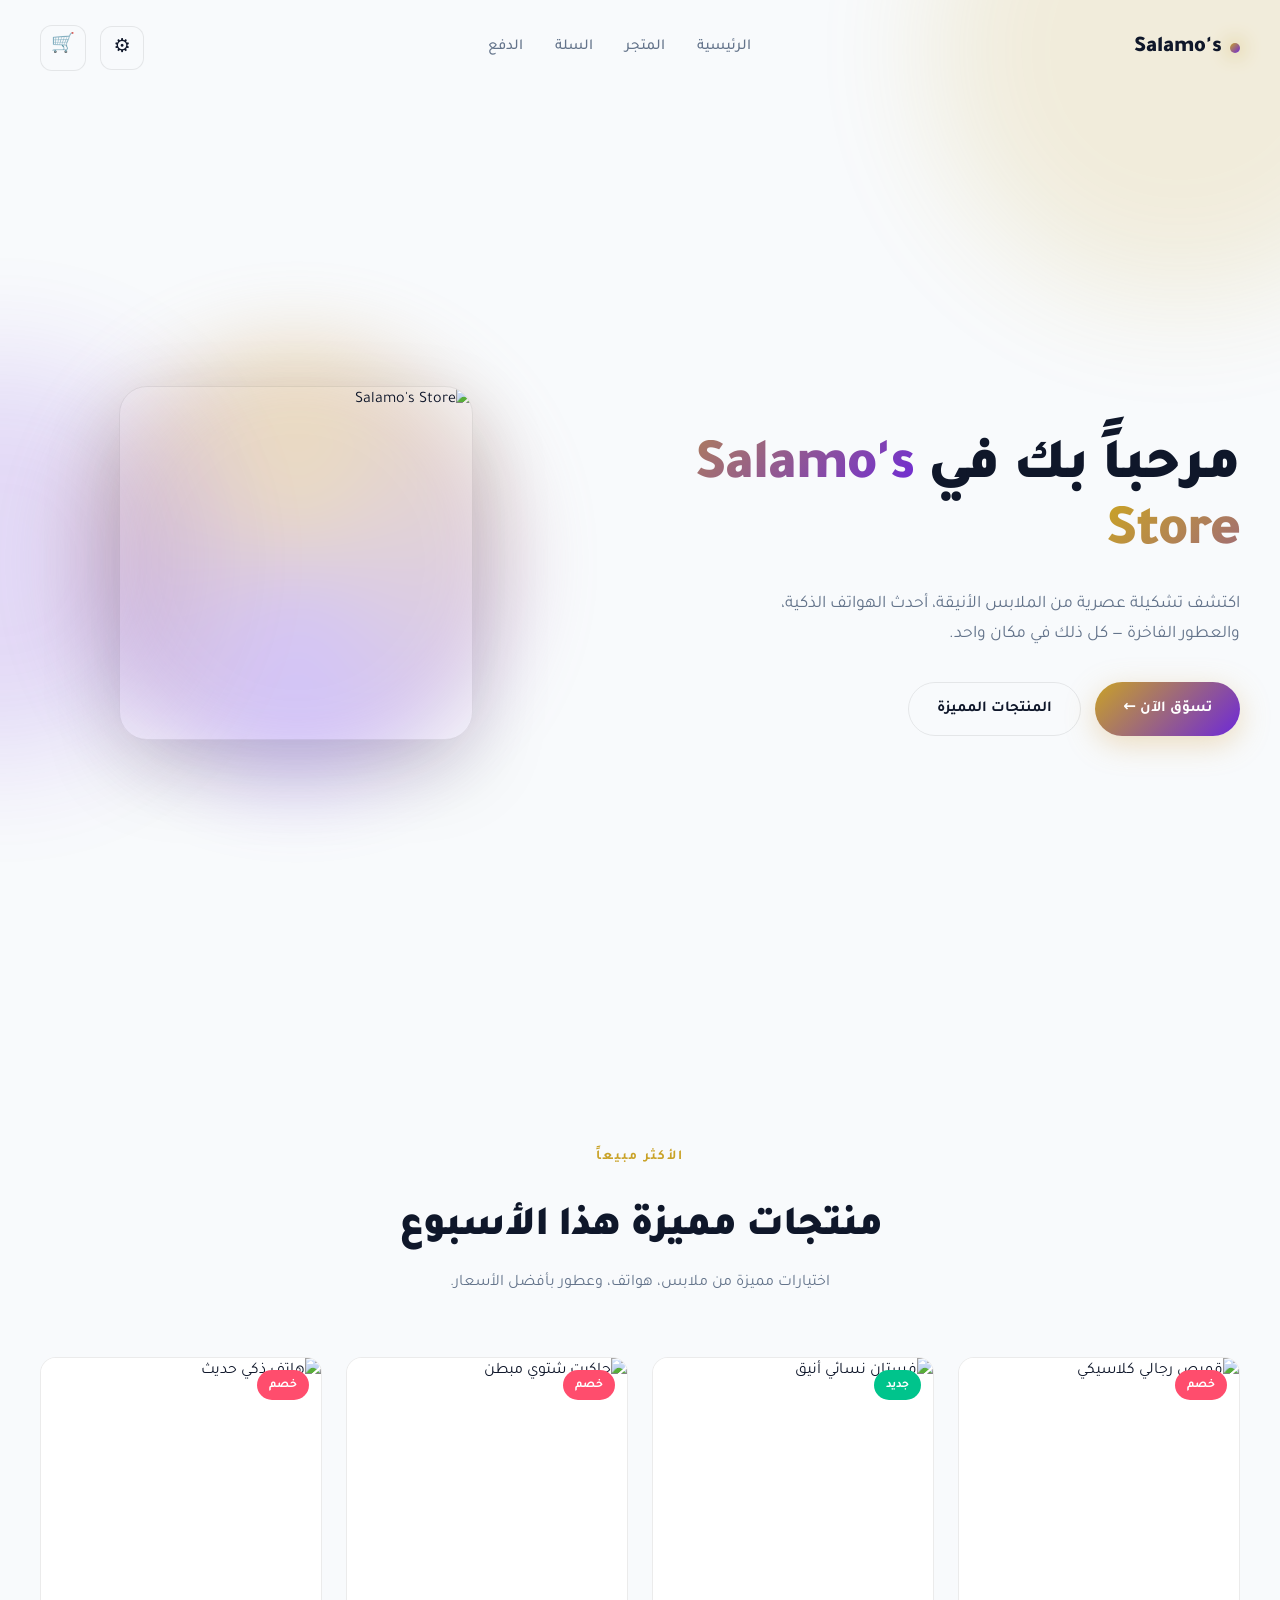
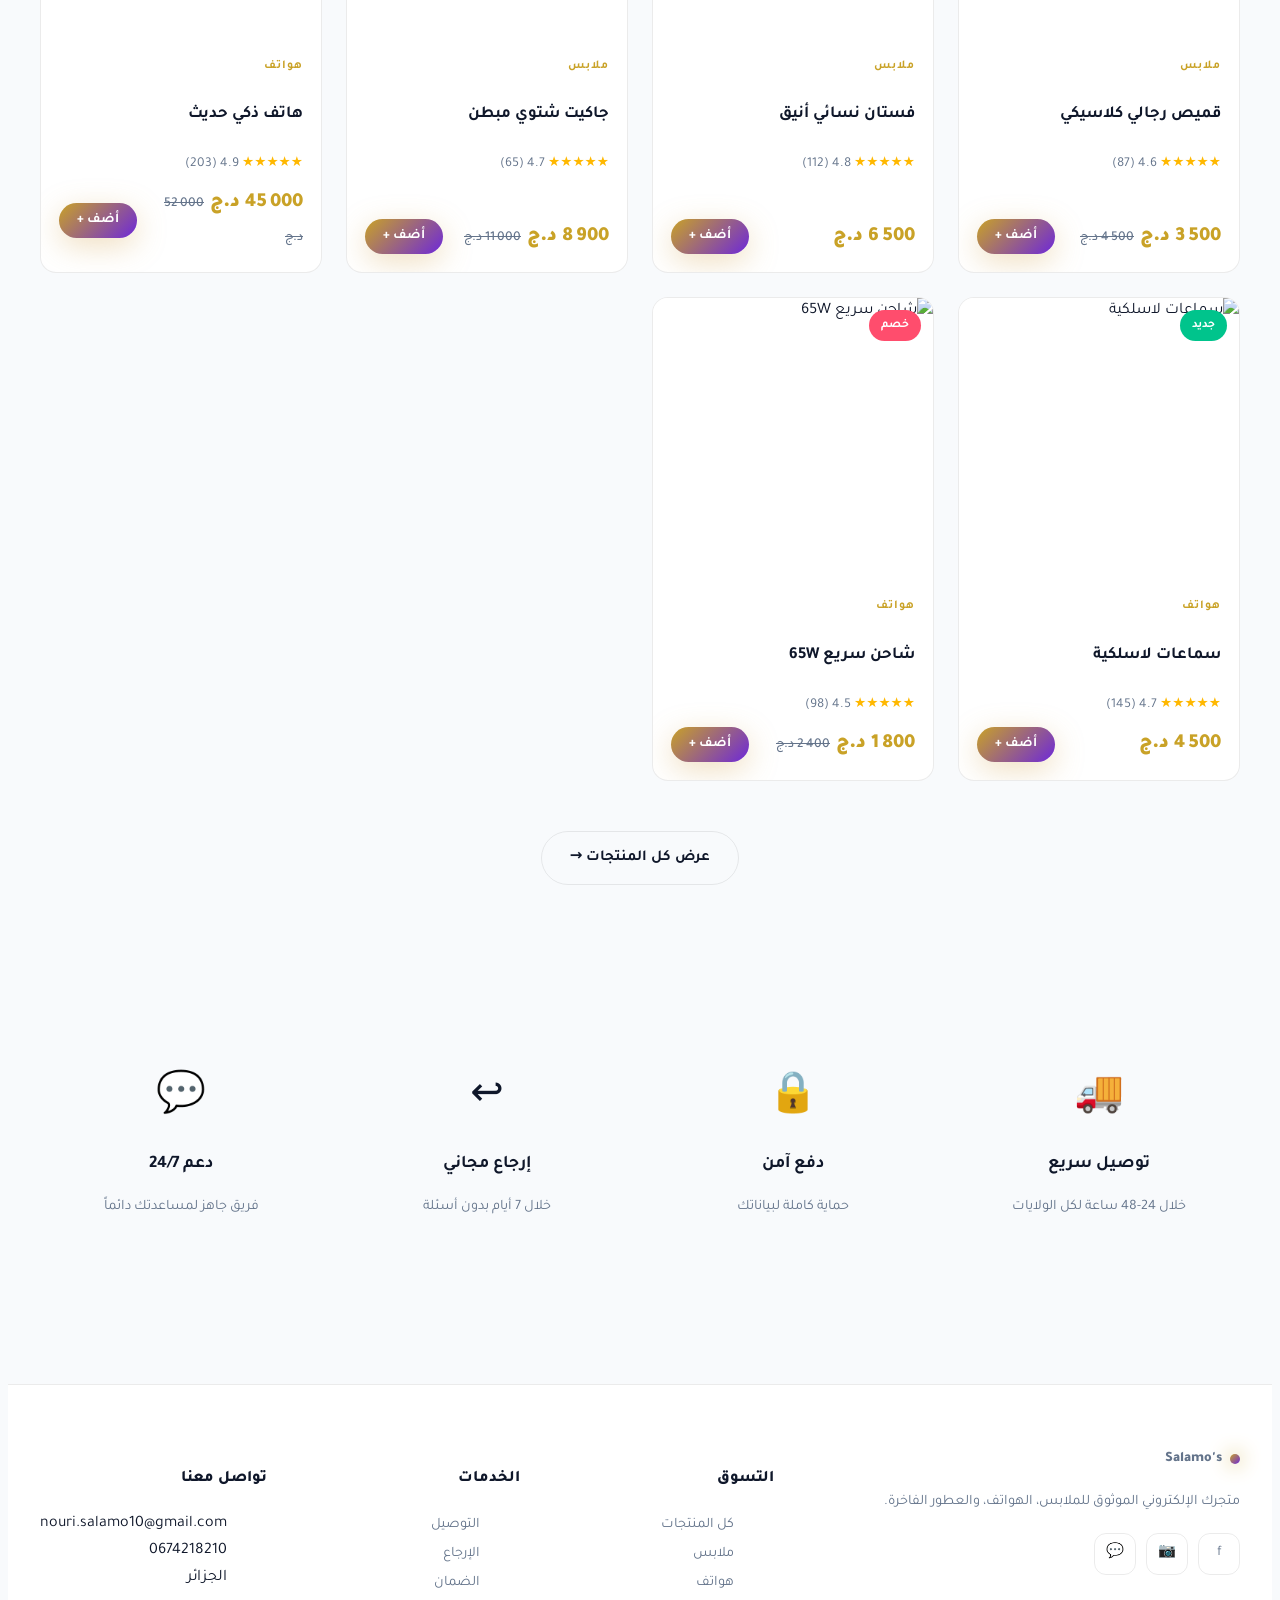
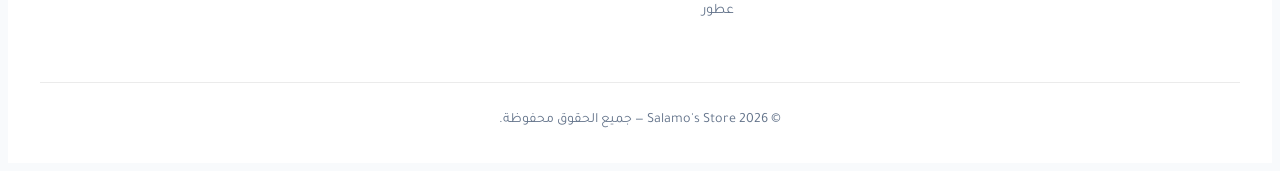
==== index.html @ 6e7c8bef "تصحيح" ====
<!DOCTYPE html>
<html lang="ar" dir="rtl">
<head>
<meta charset="UTF-8">
<meta name="viewport" content="width=device-width, initial-scale=1.0">
<title>Salamo's Store — ملابس، هواتف، وعطور</title>
<meta name="description" content="متجر Salamo's — تشكيلة عصرية من الملابس، الهواتف، والعطور الفاخرة بأسعار مناسبة.">
<link rel="preconnect" href="https://fonts.googleapis.com">
<link rel="preconnect" href="https://fonts.gstatic.com" crossorigin>
<link href="https://fonts.googleapis.com/css2?family=Tajawal:wght@400;700;900&display=swap" rel="stylesheet">
<link rel="stylesheet" href="style.css">
</head>
<body>

<div id="progress"></div>
<div class="glow glow-1"></div>
<div class="glow glow-2"></div>

<header id="header">
  <div class="container">
    <nav>
      <a href="index.html" class="logo"><span class="logo-dot"></span> Salamo's</a>
      <ul class="nav-links" id="navLinks">
        <li><a href="index.html">الرئيسية</a></li>
        <li><a href="shop.html">المتجر</a></li>
        <li><a href="cart.html">السلة</a></li>
        <li><a href="checkout.html">الدفع</a></li>
      </ul>
      <div class="nav-actions">
        <button class="settings-btn" id="settingsBtn" aria-label="الإعدادات">⚙️</button>
        <a href="cart.html" class="cart-btn" aria-label="السلة">
          🛒 <span class="cart-count">0</span>
        </a>
        <button class="burger" id="burger" aria-label="القائمة">
          <span></span><span></span><span></span>
        </button>
      </div>
    </nav>
  </div>
</header>

<section class="hero">
  <div class="container">
    <div class="hero-grid">
      <div>

        <h1>مرحباً بك في <span class="grad">Salamo's Store</span></h1>
        <p>اكتشف تشكيلة عصرية من الملابس الأنيقة، أحدث الهواتف الذكية، والعطور الفاخرة — كل ذلك في مكان واحد.</p>
        <div class="hero-btns">
          <a href="shop.html" class="btn btn-primary">تسوّق الآن ←</a>
          <a href="#featured" class="btn btn-ghost">المنتجات المميزة</a>
        </div>
      </div>
      <div class="hero-visual">
        <div class="orb"></div>
        <img src="https://picsum.photos/seed/salamo-hero/800/800" alt="Salamo's Store">
      </div>
    </div>
  </div>
</section>

<section id="featured">
  <div class="container">
    <div class="sec-head reveal">
      <div class="kicker">الأكثر مبيعاً</div>
      <h2>منتجات مميزة هذا الأسبوع</h2>
      <p>اختيارات مميزة من ملابس، هواتف، وعطور بأفضل الأسعار.</p>
    </div>
    <div class="products-grid" id="featuredGrid"></div>
    <div style="text-align:center;margin-top:50px">
      <a href="shop.html" class="btn btn-ghost">عرض كل المنتجات →</a>
    </div>
  </div>
</section>

<section style="padding:60px 0">
  <div class="container">
    <div class="products-grid" style="grid-template-columns:repeat(auto-fit,minmax(220px,1fr))">
      <div class="reveal" style="text-align:center;padding:30px">
        <div style="font-size:2.5rem;margin-bottom:14px">🚚</div>
        <h3 style="margin-bottom:8px;font-size:1.1rem">توصيل سريع</h3>
        <p style="color:var(--txt-dim);font-size:.9rem">خلال 24-48 ساعة لكل الولايات</p>
      </div>
      <div class="reveal" style="text-align:center;padding:30px">
        <div style="font-size:2.5rem;margin-bottom:14px">🔒</div>
        <h3 style="margin-bottom:8px;font-size:1.1rem">دفع آمن</h3>
        <p style="color:var(--txt-dim);font-size:.9rem">حماية كاملة لبياناتك</p>
      </div>
      <div class="reveal" style="text-align:center;padding:30px">
        <div style="font-size:2.5rem;margin-bottom:14px">↩️</div>
        <h3 style="margin-bottom:8px;font-size:1.1rem">إرجاع مجاني</h3>
        <p style="color:var(--txt-dim);font-size:.9rem">خلال 7 أيام بدون أسئلة</p>
      </div>
      <div class="reveal" style="text-align:center;padding:30px">
        <div style="font-size:2.5rem;margin-bottom:14px">💬</div>
        <h3 style="margin-bottom:8px;font-size:1.1rem">دعم 24/7</h3>
        <p style="color:var(--txt-dim);font-size:.9rem">فريق جاهز لمساعدتك دائماً</p>
      </div>
    </div>
  </div>
</section>

<footer>
  <div class="container">
    <div class="foot-grid">
      <div class="foot-col">
        <a href="index.html" class="logo" style="margin-bottom:14px"><span class="logo-dot"></span> Salamo's</a>
        <p>متجرك الإلكتروني الموثوق للملابس، الهواتف، والعطور الفاخرة.</p>
        <div class="socials">
          <a href="#" aria-label="فيسبوك">f</a>
          <a href="#" aria-label="إنستغرام">📷</a>
          <a href="#" aria-label="واتساب">💬</a>
        </div>
      </div>
      <div class="foot-col">
        <h4>التسوق</h4>
        <ul>
          <li><a href="shop.html">كل المنتجات</a></li>
          <li><a href="shop.html?cat=ملابس">ملابس</a></li>
          <li><a href="shop.html?cat=هواتف">هواتف</a></li>
          <li><a href="shop.html?cat=عطور">عطور</a></li>
        </ul>
      </div>
      <div class="foot-col">
        <h4>الخدمات</h4>
        <ul>
          <li><a href="#">التوصيل</a></li>
          <li><a href="#">الإرجاع</a></li>
          <li><a href="#">الضمان</a></li>
        </ul>
      </div>
      <div class="foot-col">
        <h4>تواصل معنا</h4>
        <ul>
          <li>nouri.salamo10@gmail.com</li>
          <li>0674218210</li>
          <li>الجزائر</li>
        </ul>
      </div>
    </div>
    <div class="copyright">© 2026 Salamo's Store — جميع الحقوق محفوظة.</div>
  </div>
</footer>

<script src="products.js"></script>
<script src="main.js"></script>
<script>
  document.addEventListener('DOMContentLoaded', () => {
    const grid = document.getElementById('featuredGrid');
    if (grid){
      grid.innerHTML = PRODUCTS.slice(0, 6).map(productCardHTML).join('');
      grid.querySelectorAll('.reveal').forEach(el => el.classList.add('in'));
    }
  });
</script>
</body>
</html>
---- style.css ----
:root{
    --bg:#0a0a0f; --bg-2:#12121c; --card:#16161f;
      --border:rgba(255,255,255,.08);
        --txt:#e7e7ee; --txt-dim:#9494a8;
          --accent:#C9A227; --accent-2:#6D28D9;
            --grad:linear-gradient(135deg,#C9A227,#6D28D9);
              --danger:#ff4d6d; --success:#00c48c;
                --r:16px; --ease:cubic-bezier(.16,1,.3,1);
                }
}
*{margin:0;padding:0;box-sizing:border-box}
html{scroll-behavior:smooth}
body{
  font-family:'Tajawal',system-ui,sans-serif;
  background:var(--bg); color:var(--txt);
  line-height:1.7; overflow-x:hidden;
}
a{color:inherit;text-decoration:none}
img{max-width:100%;display:block}
button,input,select,textarea{font-family:inherit}
::selection{background:var(--accent);color:#fff}

.glow{position:fixed;border-radius:50%;filter:blur(60px);opacity:.15;z-index:0;pointer-events:none}
.glow-1{width:500px;height:500px;background:var(--accent);top:-200px;right:-150px}
.glow-2{width:400px;height:400px;background:var(--accent-2);top:40%;left:-200px;opacity:.1}

.container{max-width:1200px;margin:0 auto;padding:0 24px;position:relative;z-index:2}

header{
  position:fixed;top:0;left:0;right:0;z-index:100;
  padding:18px 0;transition:all .4s var(--ease);
}
header.scrolled{
  padding:12px 0;background:rgba(10,10,15,.85);
  backdrop-filter:blur(20px);border-bottom:1px solid var(--border);
}
nav{display:flex;align-items:center;justify-content:space-between;gap:20px}
.logo{font-size:1.4rem;font-weight:900;display:flex;align-items:center;gap:8px}
.logo-dot{
  width:10px;height:10px;border-radius:50%;background:var(--grad);
  box-shadow:0 0 20px var(--accent);
}

.nav-links{display:flex;gap:32px;list-style:none;align-items:center}
.nav-links a{font-weight:500;font-size:.95rem;color:var(--txt-dim);position:relative;transition:color .3s}
.nav-links a:hover,.nav-links a.active{color:var(--txt)}
.nav-links a::after{
  content:'';position:absolute;bottom:-6px;right:0;width:0;height:2px;
  background:var(--grad);transition:width .3s var(--ease);
}
.nav-links a:hover::after,.nav-links a.active::after{width:100%}

.nav-actions{display:flex;align-items:center;gap:14px}
.cart-btn{
  position:relative;width:44px;height:44px;border-radius:12px;
  border:1px solid var(--border);background:rgba(255,255,255,.03);
  display:flex;align-items:center;justify-content:center;
  cursor:pointer;font-size:1.2rem;transition:all .3s var(--ease);color:var(--txt);
}
.cart-btn:hover{background:rgba(212,162,78,.15);border-color:var(--accent)}
.cart-count{
  position:absolute;top:-6px;left:-6px;min-width:20px;height:20px;
  padding:0 5px;border-radius:10px;background:var(--danger);
  color:#fff;font-size:.7rem;font-weight:700;
  display:flex;align-items:center;justify-content:center;
  transform:scale(0);transition:transform .3s var(--ease);
}
.cart-count.show{transform:scale(1)}

.burger{display:none;flex-direction:column;gap:6px;background:none;border:none;cursor:pointer;padding:8px}
.burger span{width:26px;height:2px;background:var(--txt);border-radius:2px;transition:all .3s var(--ease)}
.burger.active span:nth-child(1){transform:translateY(8px) rotate(45deg)}
.burger.active span:nth-child(2){opacity:0}
.burger.active span:nth-child(3){transform:translateY(-8px) rotate(-45deg)}

@media(max-width:900px){
  .burger{display:flex}
  .nav-links{
    position:fixed;top:0;right:-100%;width:75%;max-width:340px;height:100vh;
    flex-direction:column;justify-content:center;gap:32px;
    background:var(--bg-2);border-left:1px solid var(--border);
    transition:right .4s var(--ease);
  }
  .nav-links.open{right:0}
  .nav-links a{font-size:1.2rem}
}

.btn{
  display:inline-flex;align-items:center;justify-content:center;gap:8px;
  padding:13px 28px;border-radius:100px;font-weight:700;font-size:.95rem;
  cursor:pointer;border:none;transition:all .3s var(--ease);white-space:nowrap;
}
.btn-primary{background:var(--grad);color:#fff;box-shadow:0 8px 30px rgba(212,162,78,.35)}
.btn-primary:hover{transform:translateY(-3px);box-shadow:0 14px 40px rgba(139,92,246,.55)}
.btn-ghost{background:transparent;color:var(--txt);border:1px solid var(--border)}
.btn-ghost:hover{background:rgba(255,255,255,.05);border-color:rgba(255,255,255,.2)}
.btn-danger{background:rgba(255,77,109,.12);color:var(--danger);border:1px solid rgba(255,77,109,.3)}
.btn-danger:hover{background:rgba(255,77,109,.2)}
.btn-sm{padding:9px 18px;font-size:.85rem}
.btn-block{width:100%}
.btn:disabled{opacity:.4;cursor:not-allowed}

section{padding:90px 0;position:relative;z-index:2}
.sec-head{text-align:center;max-width:640px;margin:0 auto 60px}
.kicker{
  color:var(--accent);font-weight:700;font-size:.85rem;
  letter-spacing:2px;text-transform:uppercase;margin-bottom:12px;
}
.sec-head h2{font-size:clamp(1.7rem,3.5vw,2.6rem);font-weight:900;letter-spacing:-1px;margin-bottom:14px;line-height:1.2}
.sec-head p{color:var(--txt-dim)}

.hero{min-height:92vh;display:flex;align-items:center;padding:140px 0 80px}
.hero-grid{display:grid;grid-template-columns:1.1fr .9fr;gap:60px;align-items:center}
@media(max-width:900px){.hero-grid{grid-template-columns:1fr;gap:40px}}

.badge{
  display:inline-flex;align-items:center;gap:8px;padding:8px 18px;border-radius:100px;
  background:rgba(212,162,78,.12);border:1px solid rgba(212,162,78,.3);
  color:#e5b870;font-size:.85rem;font-weight:600;margin-bottom:22px;
}
.badge::before{content:'';width:6px;height:6px;border-radius:50%;background:var(--accent);box-shadow:0 0 10px var(--accent)}
.hero h1{font-size:clamp(2rem,5vw,3.6rem);font-weight:900;line-height:1.15;letter-spacing:-1px;margin-bottom:22px}
.hero h1 .grad{background:var(--grad);-webkit-background-clip:text;background-clip:text;-webkit-text-fill-color:transparent}
.hero p{font-size:1.1rem;color:var(--txt-dim);max-width:500px;margin-bottom:32px}
.hero-btns{display:flex;gap:14px;flex-wrap:wrap}

.hero-visual{position:relative;aspect-ratio:1;max-width:440px;margin-inline:auto;width:100%}
.orb{
  position:absolute;inset:0;border-radius:50%;
  background:conic-gradient(from 0deg,#d4a24e,#8b5cf6,#d4a24e);
  filter:blur(40px);opacity:.35;
}
.hero-visual img{
  position:absolute;inset:10%;width:80%;height:80%;object-fit:cover;
  border-radius:28px;border:1px solid var(--border);
  box-shadow:0 30px 80px rgba(0,0,0,.6);
}

.products-grid{
  display:grid;grid-template-columns:repeat(auto-fill,minmax(250px,1fr));gap:24px;
}

.product-card{
  background:var(--card);border:1px solid var(--border);border-radius:var(--r);
  overflow:hidden;transition:all .4s var(--ease);position:relative;
  display:flex;flex-direction:column;
}
.product-card:hover{transform:translateY(-6px);border-color:rgba(212,162,78,.4);box-shadow:0 20px 50px rgba(0,0,0,.4)}

.product-thumb{
  aspect-ratio:1;overflow:hidden;position:relative;background:var(--bg-2);
}
.product-thumb img{width:100%;height:100%;object-fit:cover;transition:transform .5s var(--ease)}
.product-card:hover .product-thumb img{transform:scale(1.08)}

.product-badge{
  position:absolute;top:12px;right:12px;padding:5px 12px;border-radius:100px;
  font-size:.75rem;font-weight:700;background:var(--danger);color:#fff;
}
.product-badge.new{background:var(--success)}

.product-info{padding:18px;display:flex;flex-direction:column;gap:10px;flex:1}
.product-cat{font-size:.75rem;color:var(--accent);font-weight:700;letter-spacing:1px;text-transform:uppercase}
.product-title{font-size:1.05rem;font-weight:700;line-height:1.4}
.product-title a:hover{color:var(--accent)}
.product-rating{font-size:.85rem;color:var(--txt-dim)}
.product-rating .stars{color:#ffb800}

.product-bottom{margin-top:auto;display:flex;align-items:center;justify-content:space-between;gap:10px}
.product-price{font-size:1.25rem;font-weight:900;color:var(--accent)}
.product-price .old{font-size:.85rem;color:var(--txt-dim);text-decoration:line-through;margin-inline-start:6px;font-weight:500}

.shop-toolbar{
  display:flex;gap:16px;flex-wrap:wrap;justify-content:space-between;
  align-items:center;margin-bottom:40px;
  background:var(--card);border:1px solid var(--border);
  padding:18px 22px;border-radius:var(--r);
}
.filter-tabs{display:flex;gap:8px;flex-wrap:wrap}
.filter-tab{
  padding:8px 18px;border-radius:100px;background:transparent;
  border:1px solid var(--border);color:var(--txt-dim);
  font-size:.88rem;font-weight:600;cursor:pointer;transition:all .3s var(--ease);
}
.filter-tab:hover{color:var(--txt);border-color:rgba(255,255,255,.2)}
.filter-tab.active{background:var(--grad);color:#fff;border-color:transparent}

.search-box{position:relative;flex:1;min-width:200px;max-width:320px}
.search-box input{
  width:100%;padding:11px 42px 11px 16px;border-radius:100px;
  background:var(--bg-2);border:1px solid var(--border);
  color:var(--txt);font-size:.9rem;transition:all .3s;
}
.search-box input:focus{outline:none;border-color:var(--accent);box-shadow:0 0 0 4px rgba(212,162,78,.15)}
.search-box::before{content:'🔍';position:absolute;right:16px;top:50%;transform:translateY(-50%);font-size:.9rem;pointer-events:none}

.sort-select{
  padding:11px 16px;border-radius:100px;background:var(--bg-2);
  border:1px solid var(--border);color:var(--txt);font-size:.9rem;cursor:pointer;
}
.sort-select:focus{outline:none;border-color:var(--accent)}

.empty-state{text-align:center;padding:80px 20px;color:var(--txt-dim)}
.empty-state .icon{font-size:4rem;margin-bottom:16px}

.breadcrumb{font-size:.88rem;color:var(--txt-dim);margin-bottom:30px}
.breadcrumb a:hover{color:var(--accent)}
.breadcrumb span{margin:0 8px;opacity:.5}

.product-detail{display:grid;grid-template-columns:1fr 1fr;gap:60px;align-items:start}
@media(max-width:900px){.product-detail{grid-template-columns:1fr;gap:36px}}

.detail-image{
  aspect-ratio:1;border-radius:var(--r);overflow:hidden;
  border:1px solid var(--border);background:var(--bg-2);
}
.detail-image img{width:100%;height:100%;object-fit:cover}

.detail-info h1{font-size:clamp(1.6rem,3vw,2.2rem);font-weight:900;margin-bottom:14px;line-height:1.25}
.detail-price{font-size:2rem;font-weight:900;color:var(--accent);margin:18px 0}
.detail-price .old{font-size:1.1rem;color:var(--txt-dim);text-decoration:line-through;margin-inline-start:10px;font-weight:500}
.detail-desc{color:var(--txt-dim);margin-bottom:26px;line-height:1.9}

.qty-box{display:flex;align-items:center;gap:0;margin-bottom:26px;width:fit-content;border:1px solid var(--border);border-radius:12px;overflow:hidden}
.qty-box button{
  width:44px;height:48px;background:var(--bg-2);border:none;color:var(--txt);
  font-size:1.2rem;cursor:pointer;transition:background .2s;
}
.qty-box button:hover{background:rgba(212,162,78,.15)}
.qty-box input{
  width:60px;height:48px;text-align:center;background:transparent;border:none;
  color:var(--txt);font-weight:700;font-size:1rem;border-inline:1px solid var(--border);
}
.qty-box input:focus{outline:none}

.detail-actions{display:flex;gap:12px;flex-wrap:wrap;margin-bottom:30px}
.detail-meta{
  border-top:1px solid var(--border);padding-top:22px;
  display:flex;flex-direction:column;gap:12px;font-size:.9rem;color:var(--txt-dim);
}
.detail-meta .row{display:flex;gap:10px;align-items:center}
.detail-meta .row strong{color:var(--txt);font-weight:600}

.cart-layout{display:grid;grid-template-columns:1.6fr 1fr;gap:32px;align-items:start}
@media(max-width:900px){.cart-layout{grid-template-columns:1fr}}

.cart-list{display:flex;flex-direction:column;gap:16px}
.cart-item{
  display:grid;grid-template-columns:90px 1fr auto;gap:18px;
  background:var(--card);border:1px solid var(--border);
  border-radius:var(--r);padding:16px;align-items:center;
}
@media(max-width:600px){.cart-item{grid-template-columns:70px 1fr;gap:12px}}
.cart-item img{width:90px;height:90px;object-fit:cover;border-radius:12px}
@media(max-width:600px){.cart-item img{width:70px;height:70px}}

.cart-item-info h4{font-size:1rem;font-weight:700;margin-bottom:6px}
.cart-item-info .cat{font-size:.78rem;color:var(--accent);font-weight:600;margin-bottom:6px}
.cart-item-info .price{color:var(--accent);font-weight:700}

.cart-item-actions{display:flex;flex-direction:column;align-items:flex-end;gap:10px}
@media(max-width:600px){.cart-item-actions{grid-column:1/-1;align-items:stretch;flex-direction:row;justify-content:space-between}}
.remove-btn{
  background:none;border:none;color:var(--danger);cursor:pointer;
  font-size:.85rem;font-weight:600;padding:6px 10px;border-radius:8px;
  transition:background .2s;
}
.remove-btn:hover{background:rgba(255,77,109,.12)}

.summary{
  background:var(--card);border:1px solid var(--border);
  border-radius:var(--r);padding:28px;position:sticky;top:100px;
}
.summary h3{font-size:1.2rem;font-weight:800;margin-bottom:22px}
.summary-row{display:flex;justify-content:space-between;margin-bottom:14px;color:var(--txt-dim);font-size:.95rem}
.summary-row.total{
  border-top:1px solid var(--border);padding-top:18px;margin-top:18px;
  font-size:1.25rem;font-weight:900;color:var(--txt);
}
.summary-row.total .val{color:var(--accent)}
.summary .btn{margin-top:14px}

.field{margin-bottom:18px}
.field label{display:block;font-size:.88rem;font-weight:600;margin-bottom:8px;color:var(--txt-dim)}
.field input,.field select,.field textarea{
  width:100%;padding:13px 16px;border-radius:12px;
  background:var(--bg-2);border:1px solid var(--border);
  color:var(--txt);font-size:.95rem;transition:border-color .3s,box-shadow .3s;
}
.field input:focus,.field select:focus,.field textarea:focus{
  outline:none;border-color:var(--accent);box-shadow:0 0 0 4px rgba(212,162,78,.15);
}
.field textarea{resize:vertical;min-height:110px}
.field-row{display:grid;grid-template-columns:1fr 1fr;gap:16px}
@media(max-width:600px){.field-row{grid-template-columns:1fr}}

.form-card{
  background:var(--card);border:1px solid var(--border);
  border-radius:var(--r);padding:32px;
}

footer{
  border-top:1px solid var(--border);padding:60px 0 30px;
  background:var(--bg-2);position:relative;z-index:2;margin-top:60px;
}
.foot-grid{
  display:grid;grid-template-columns:2fr 1fr 1fr 1fr;gap:40px;
  margin-bottom:40px;
}
@media(max-width:800px){.foot-grid{grid-template-columns:1fr 1fr;gap:30px}}
@media(max-width:500px){.foot-grid{grid-template-columns:1fr}}

.foot-col h4{font-size:1rem;font-weight:800;margin-bottom:18px}
.foot-col p,.foot-col a{color:var(--txt-dim);font-size:.9rem;line-height:2}
.foot-col a:hover{color:var(--accent)}
.foot-col ul{list-style:none}

.socials{display:flex;gap:10px;margin-top:16px}
.socials a{
  width:40px;height:40px;border-radius:12px;border:1px solid var(--border);
  display:flex;align-items:center;justify-content:center;transition:all .3s var(--ease);
}
.socials a:hover{background:var(--accent);border-color:var(--accent);transform:translateY(-3px);color:#0a0a0f}

.copyright{
  text-align:center;color:var(--txt-dim);font-size:.88rem;
  padding-top:26px;border-top:1px solid var(--border);
}

.toast{
  position:fixed;bottom:24px;left:24px;z-index:300;
  background:var(--card);border:1px solid var(--border);
  border-right:4px solid var(--accent);
  padding:16px 22px;border-radius:14px;
  box-shadow:0 20px 50px rgba(0,0,0,.5);
  display:flex;align-items:center;gap:12px;
  transform:translateY(120%);transition:transform .4s var(--ease);
  max-width:340px;font-size:.92rem;
}
.toast.show{transform:translateY(0)}
.toast.error{border-right-color:var(--danger)}

#progress{position:fixed;top:0;right:0;height:3px;background:var(--grad);width:0;z-index:200;transition:width .1s linear}

.reveal{opacity:0;transform:translateY(30px);transition:opacity .8s var(--ease),transform .8s var(--ease)}
.reveal.in{opacity:1;transform:none}

.success-box{
  text-align:center;max-width:600px;margin:0 auto;
  background:var(--card);border:1px solid var(--border);
  border-radius:20px;padding:60px 40px;
}
.success-box .check{
  width:80px;height:80px;border-radius:50%;background:rgba(0,196,140,.15);
  border:2px solid var(--success);display:flex;align-items:center;justify-content:center;
  font-size:2.4rem;margin:0 auto 24px;
}
.success-box h2{font-size:1.8rem;font-weight:900;margin-bottom:14px}
.success-box p{color:var(--txt-dim);margin-bottom:30px}

/* ============ زر تبديل الوضع ============ */
.theme-toggle{
  width:44px;height:44px;border-radius:12px;
  border:1px solid var(--border);
  background:rgba(255,255,255,.03);
  display:flex;align-items:center;justify-content:center;
  cursor:pointer;font-size:1.1rem;
  transition:all .3s var(--ease);color:var(--txt);
}
.theme-toggle:hover{
  background:rgba(212,162,78,.15);
  border-color:var(--accent);
}

/* ============ الوضع النهاري ============ */
[data-theme="light"]{
  --bg:#f8fafc;
  --bg-2:#ffffff;
  --card:#ffffff;
  --border:rgba(0,0,0,.08);
  --txt:#0f172a;
  --txt-dim:#64748b;
}
[data-theme="light"] body{background:var(--bg)}
[data-theme="light"] header.scrolled{
  background:rgba(248,250,252,.85);
  border-bottom:1px solid var(--border);
}
[data-theme="light"] .glow{opacity:.15}
[data-theme="light"] .nav-links a{color:var(--txt-dim)}
[data-theme="light"] .nav-links a:hover{color:var(--txt)}
[data-theme="light"] .hero-visual img{
  box-shadow:0 30px 80px rgba(0,0,0,.15);
}


/* ============ زر الإعدادات ============ */
.settings-btn{
  width:44px;height:44px;border-radius:12px;
  border:1px solid var(--border);
  background:rgba(255,255,255,.03);
  display:flex;align-items:center;justify-content:center;
  cursor:pointer;font-size:1.2rem;
  transition:all .3s var(--ease);color:var(--txt);
}
.settings-btn:hover{
  background:rgba(212,162,78,.15);
  border-color:var(--accent);
  transform:rotate(45deg);
}

/* ============ نافذة الإعدادات ============ */
.settings-overlay{
  position:fixed;inset:0;z-index:200;
  background:rgba(0,0,0,.6);
  backdrop-filter:blur(8px);
  display:none;
  align-items:center;justify-content:center;
  padding:20px;
}
.settings-overlay.open{display:flex}

.settings-modal{
  background:var(--card);
  border:1px solid var(--border);
  border-radius:20px;
  max-width:480px;
  width:100%;
  max-height:90vh;
  overflow-y:auto;
  padding:30px;
  animation:slideUp .3s var(--ease);
}

@keyframes slideUp{
  from{opacity:0;transform:translateY(30px)}
  to{opacity:1;transform:translateY(0)}
}

.settings-head{
  display:flex;
  justify-content:space-between;
  align-items:center;
  margin-bottom:24px;
  padding-bottom:20px;
  border-bottom:1px solid var(--border);
}
.settings-head h3{
  font-size:1.3rem;
  font-weight:800;
  display:flex;
  align-items:center;
  gap:10px;
}
.settings-close{
  width:36px;height:36px;
  border-radius:50%;
  border:1px solid var(--border);
  background:transparent;
  color:var(--txt);
  cursor:pointer;
  font-size:1.2rem;
  display:flex;align-items:center;justify-content:center;
  transition:all .3s var(--ease);
}
.settings-close:hover{
  background:rgba(255,77,109,.15);
  border-color:var(--danger);
  color:var(--danger);
}

.settings-group{
  margin-bottom:24px;
  padding-bottom:24px;
  border-bottom:1px solid var(--border);
}
.settings-group:last-child{
  border-bottom:none;
  margin-bottom:0;
  padding-bottom:0;
}
.settings-group h4{
  font-size:.9rem;
  font-weight:700;
  color:var(--accent);
  text-transform:uppercase;
  letter-spacing:1px;
  margin-bottom:14px;
}

.theme-options{
  display:grid;
  grid-template-columns:1fr 1fr;
  gap:12px;
}
.theme-option{
  padding:16px;
  border-radius:12px;
  border:2px solid var(--border);
  background:var(--bg-2);
  cursor:pointer;
  text-align:center;
  transition:all .3s var(--ease);
  color:var(--txt);
  font-family:inherit;
}
.theme-option:hover{
  border-color:var(--accent);
  transform:translateY(-2px);
}
.theme-option.active{
  border-color:var(--accent);
  background:rgba(212,162,78,.1);
  box-shadow:0 0 0 4px rgba(212,162,78,.15);
}
.theme-option .icon{
  font-size:1.8rem;
  display:block;
  margin-bottom:8px;
}
.theme-option .label{
  font-weight:600;
  font-size:.9rem;
}

.settings-link{
  display:flex;
  align-items:center;
  gap:14px;
  padding:14px 16px;
  border-radius:12px;
  background:var(--bg-2);
  border:1px solid var(--border);
  color:var(--txt);
  text-decoration:none;
  margin-bottom:10px;
  transition:all .3s var(--ease);
  font-size:.95rem;
}
.settings-link:hover{
  background:rgba(212,162,78,.08);
  border-color:var(--accent);
  transform:translateX(-4px);
}
.settings-link .ic{
  width:36px;height:36px;
  border-radius:10px;
  background:rgba(212,162,78,.12);
  display:flex;align-items:center;justify-content:center;
  font-size:1.1rem;
  flex-shrink:0;
}
.settings-link strong{
  color:var(--txt);
  font-weight:600;
  display:block;
}
.settings-link span{
  color:var(--txt-dim);
  font-size:.85rem;
}
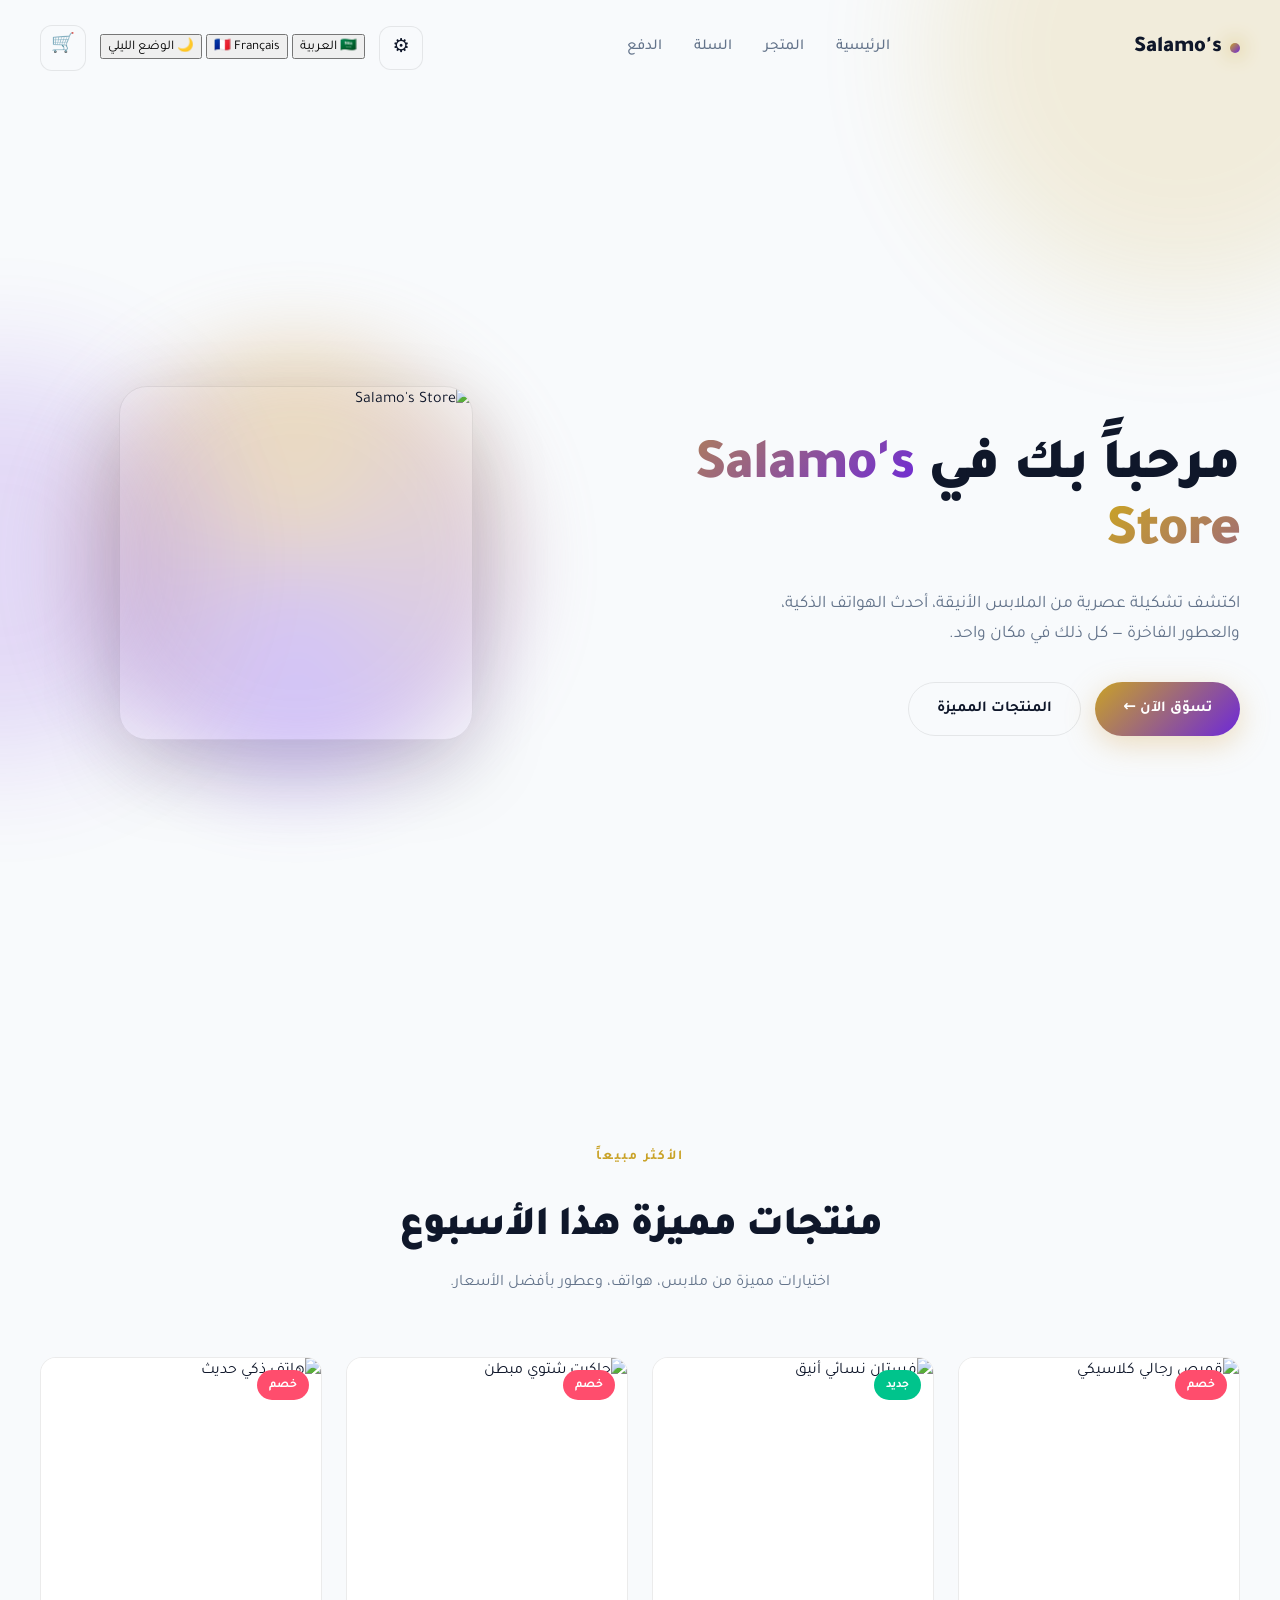
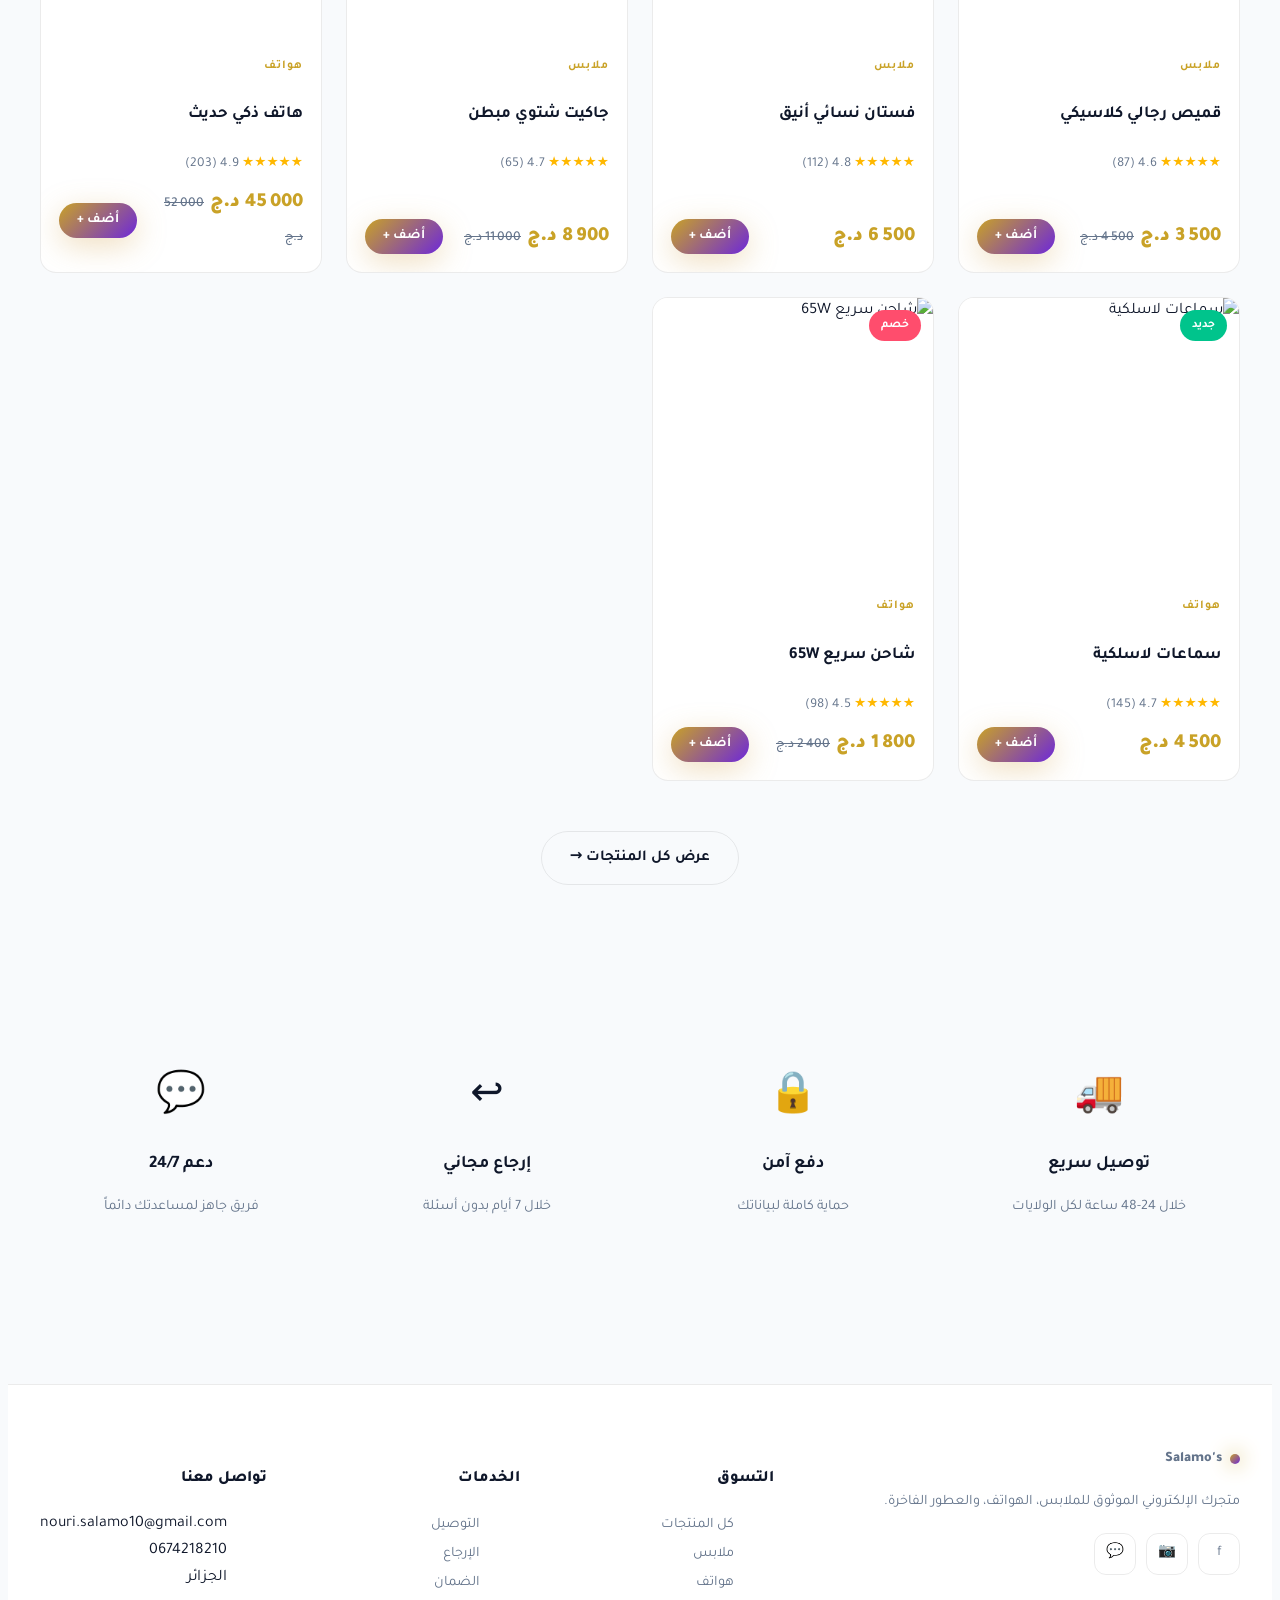
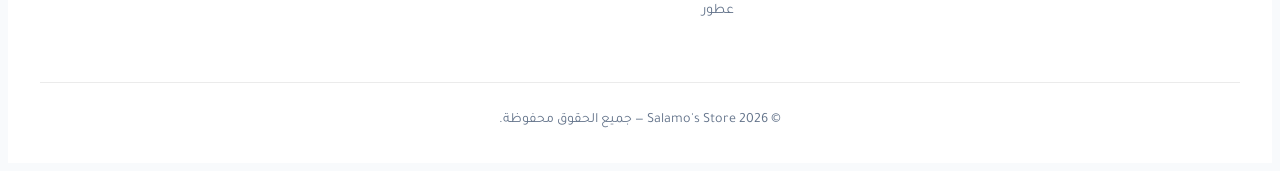
==== commit c574edcd: "تصحيح" ====
--- a/index.html
+++ b/index.html
@@ -27,7 +27,12 @@
         <li><a href="checkout.html">الدفع</a></li>
       </ul>
       <div class="nav-actions">
-        <button class="settings-btn" id="settingsBtn" aria-label="الإعدادات">⚙️</button>
+                <button class="settings-btn" id="settings-btn" aria-label="الإعدادات">⚙️</button>
+        <div class="settings-menu" id="settingsMenu">
+          <button class="settings-item" data-lang="ar">🇸🇦 العربية</button>
+          <button class="settings-item" data-lang="fr">🇫🇷 Français</button>
+          <button class="settings-item" data-theme-toggle>🌙 الوضع الليلي</button>
+        </div>
         <a href="cart.html" class="cart-btn" aria-label="السلة">
           🛒 <span class="cart-count">0</span>
         </a>
@@ -141,7 +146,59 @@
     <div class="copyright">© 2026 Salamo's Store — جميع الحقوق محفوظة.</div>
   </div>
 </footer>
-
+<!-- ===== نافذة الإعدادات ===== -->
+<div class="settings-overlay" id="settingsOverlay">
+  <div class="settings-modal">
+    <div class="settings-head">
+      <h3>⚙️ الإعدادات</h3>
+      <button class="settings-close" aria-label="إغلاق">✕</button>
+    </div>
+
+    <div class="settings-group">
+      <h4>🎨 المظهر</h4>
+      <div class="theme-options">
+        <button class="theme-option" data-theme="light">
+          <span class="icon">☀️</span>
+          <span class="label">نهاري</span>
+        </button>
+        <button class="theme-option" data-theme="dark">
+          <span class="icon">🌙</span>
+          <span class="label">ليلي</span>
+        </button>
+      </div>
+    </div>
+
+    <div class="settings-group">
+      <h4>📞 تواصل معنا</h4>
+      <a href="tel:+213674218210" class="settings-link">
+        <span class="ic">📱</span>
+        <div>
+          <strong>اتصل بنا</strong>
+          <span>+213 674 218 210</span>
+        </div>
+      </a>
+      <a href="mailto:nouri.salamo10@gmail.com" class="settings-link">
+        <span class="ic">✉️</span>
+        <div>
+          <strong>راسلنا</strong>
+          <span>nouri.salamo10@gmail.com</span>
+        </div>
+      </a>
+    </div>
+
+    <div class="settings-group">
+      <h4>🔗 روابط سريعة</h4>
+      <a href="shop.html" class="settings-link">
+        <span class="ic">🛍️</span>
+        <div><strong>المتجر</strong></div>
+      </a>
+      <a href="cart.html" class="settings-link">
+        <span class="ic">🛒</span>
+        <div><strong>سلة التسوق</strong></div>
+      </a>
+    </div>
+  </div>
+</div>
 <script src="products.js"></script>
 <script src="main.js"></script>
 <script>
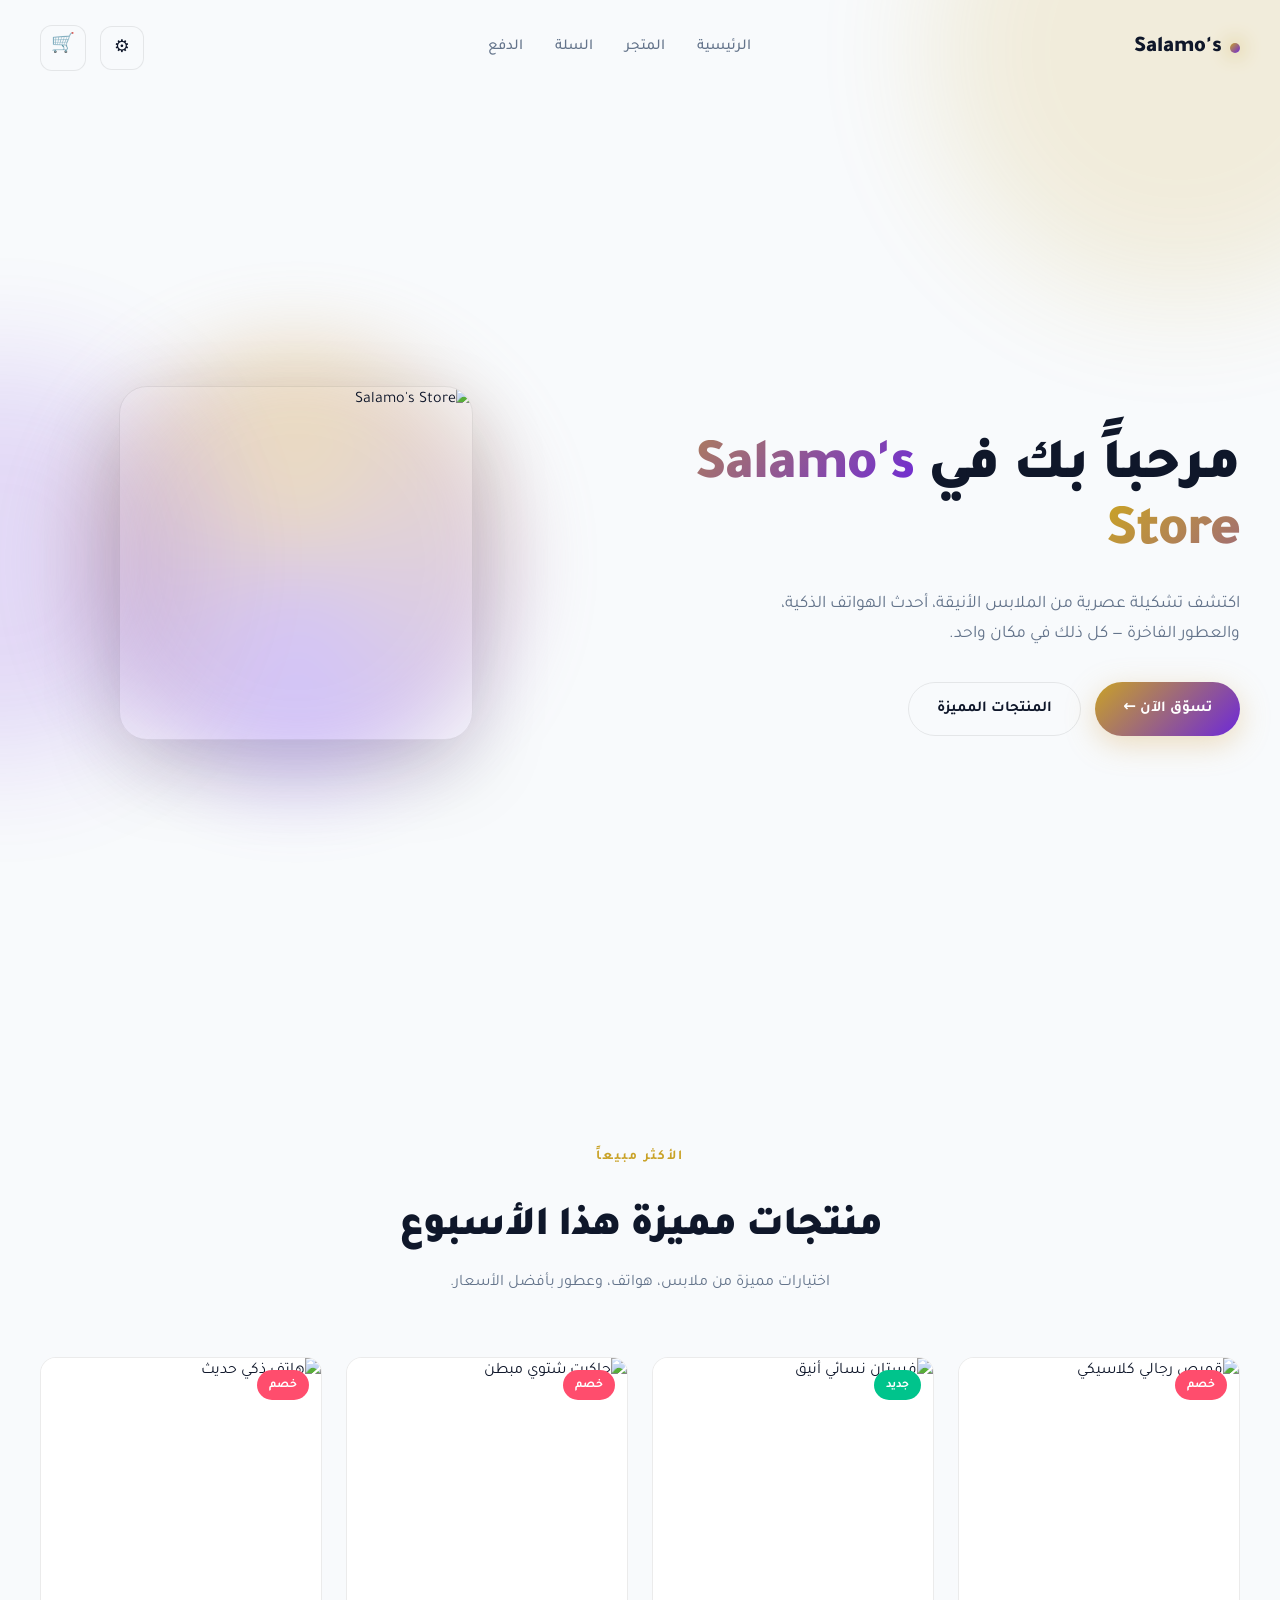
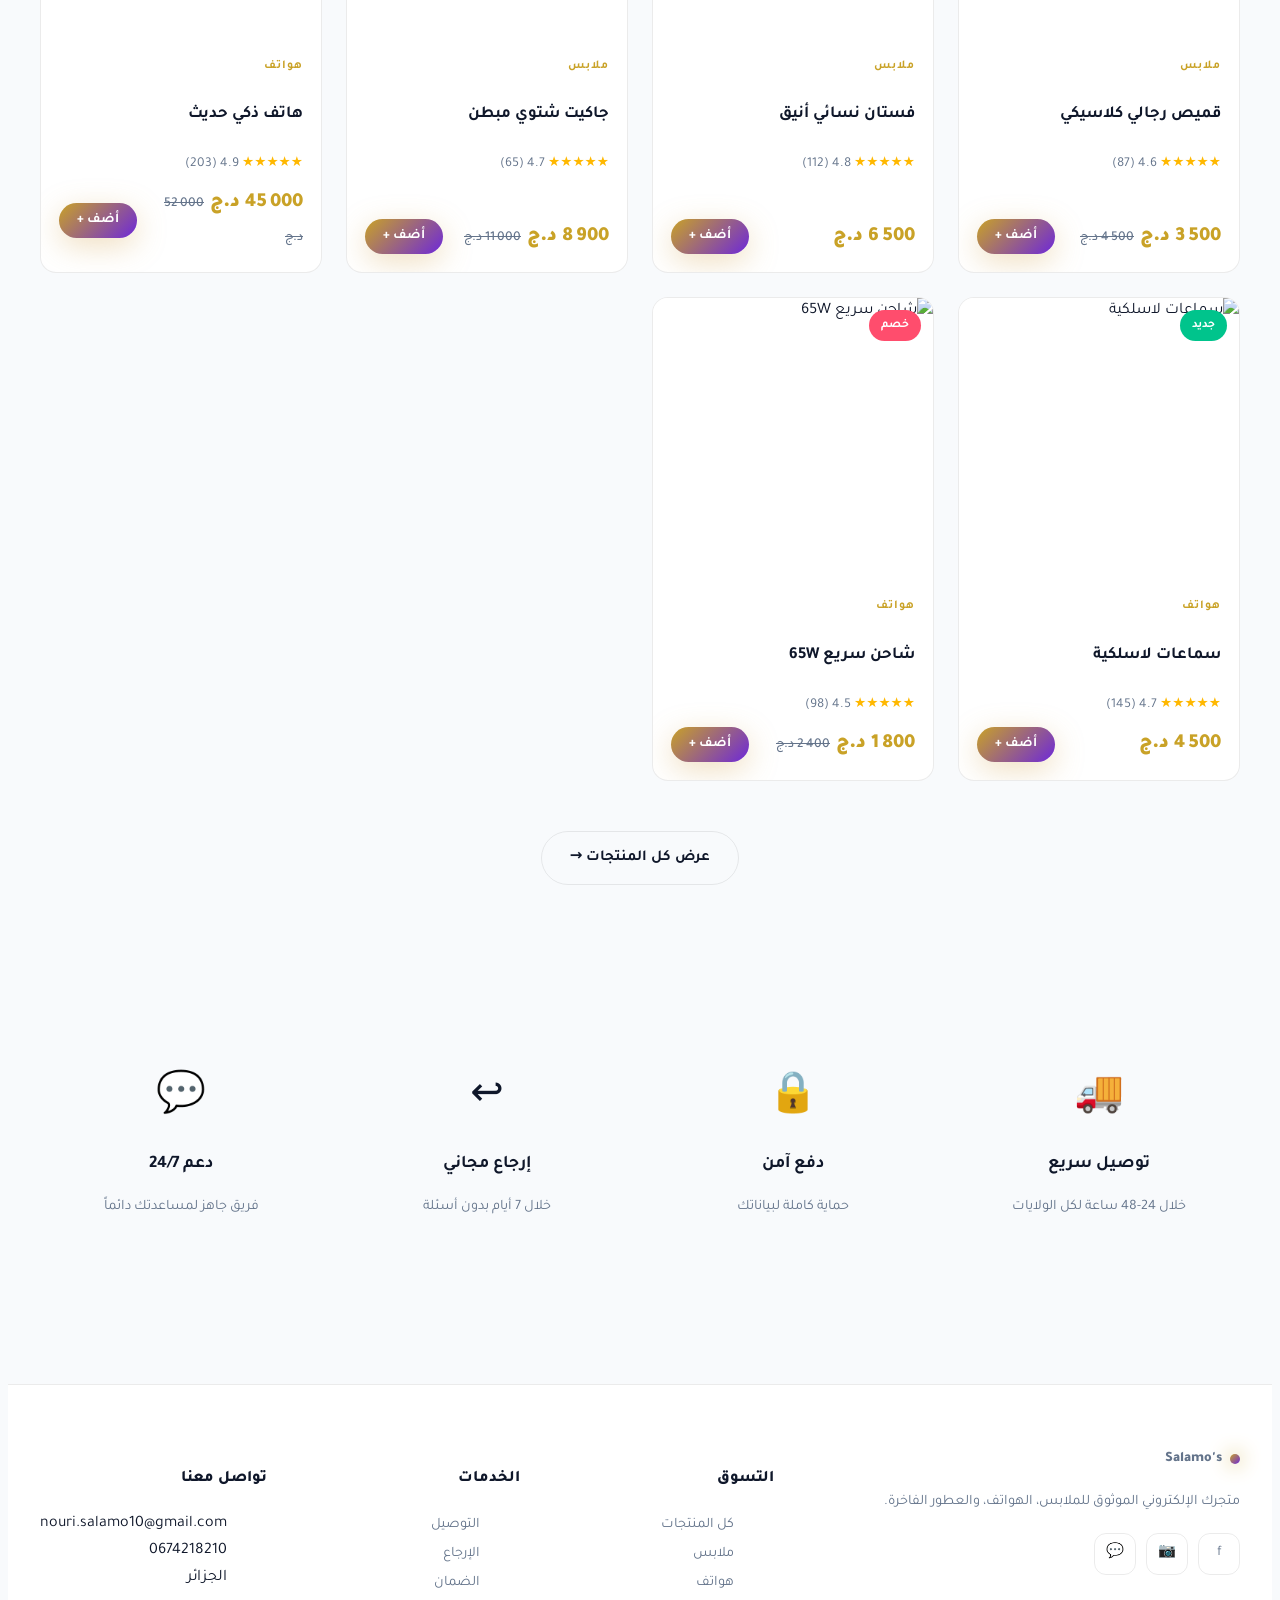
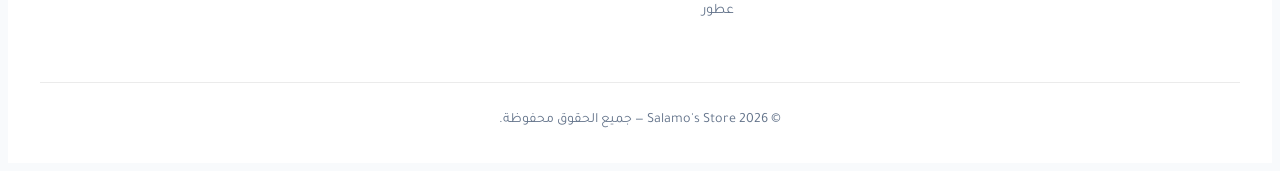
==== commit a5080e81: "تصحيح" ====
--- a/index.html
+++ b/index.html
@@ -27,7 +27,8 @@
         <li><a href="checkout.html">الدفع</a></li>
       </ul>
       <div class="nav-actions">
-                <button class="settings-btn" id="settings-btn" aria-label="الإعدادات">⚙️</button>
+                <button class="settings-btn" id="settingsBtn"
+ aria-label="الإعدادات">⚙️</button>
         <div class="settings-menu" id="settingsMenu">
           <button class="settings-item" data-lang="ar">🇸🇦 العربية</button>
           <button class="settings-item" data-lang="fr">🇫🇷 Français</button>
--- a/style.css
+++ b/style.css
@@ -558,4 +558,49 @@
 .settings-link span{
   color:var(--txt-dim);
   font-size:.85rem;
-}+}
+/* ============ قائمة الإعدادات ============ */
+.settings-btn{
+  width:44px;height:44px;border-radius:12px;
+  border:1px solid var(--border);
+  background:rgba(255,255,255,.03);
+  display:flex;align-items:center;justify-content:center;
+  cursor:pointer;font-size:1.1rem;
+  transition:all .3s var(--ease);color:var(--txt);
+}
+.settings-btn:hover{
+  background:rgba(212,162,78,.15);
+  border-color:var(--accent);
+}
+
+.settings-menu{
+  position:absolute;
+  top:60px;left:0;
+  background:var(--card);
+  border:1px solid var(--border);
+  border-radius:12px;
+  padding:8px;
+  min-width:170px;
+  box-shadow:0 20px 50px rgba(0,0,0,.5);
+  display:none;
+  z-index:1000;
+}
+.settings-menu.open{
+  display:block;
+}
+
+.settings-item{
+  display:flex;align-items:center;gap:10px;
+  width:100%;padding:10px 14px;
+  background:transparent;border:none;
+  color:var(--txt);font-family:inherit;
+  font-size:.9rem;font-weight:600;
+  cursor:pointer;border-radius:8px;
+  transition:background .2s;
+  text-align:right;
+}
+.settings-item:hover{
+  background:rgba(212,162,78,.15);
+}
+
+.nav-actions{position:relative}
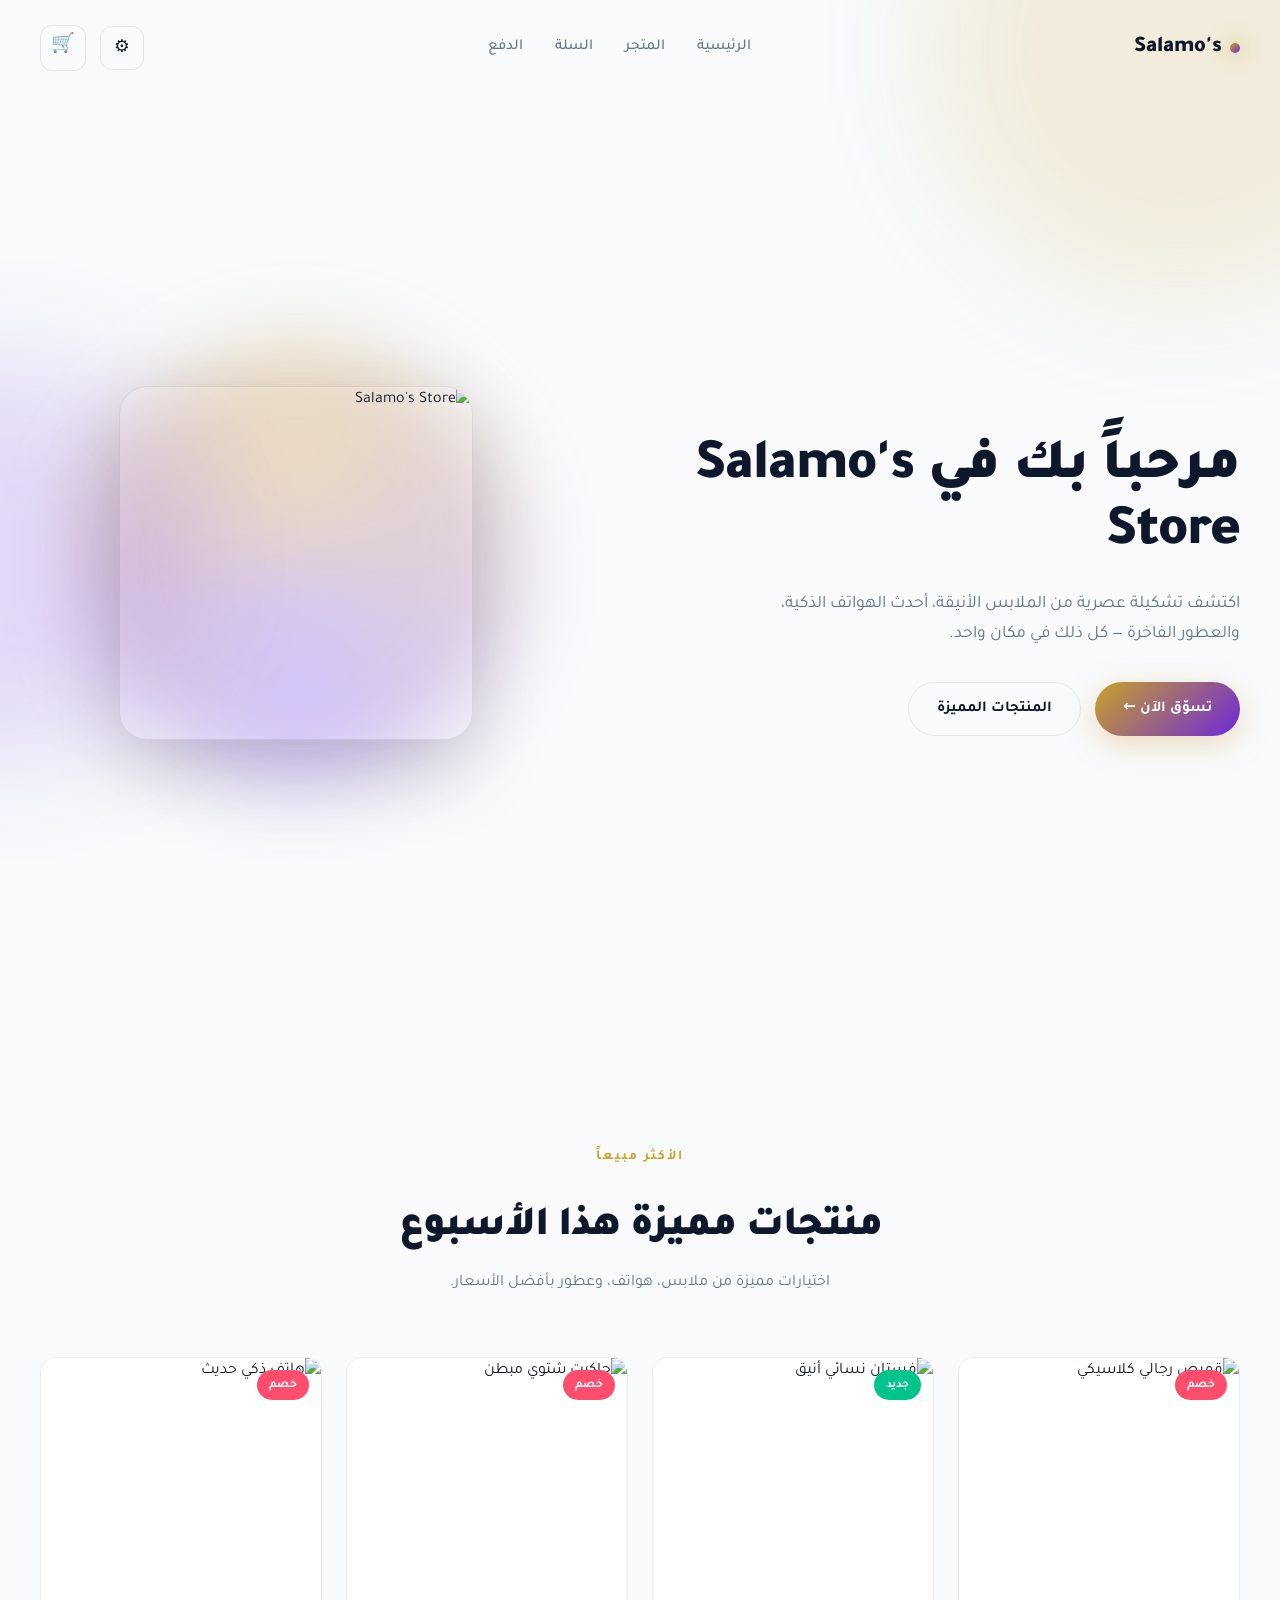
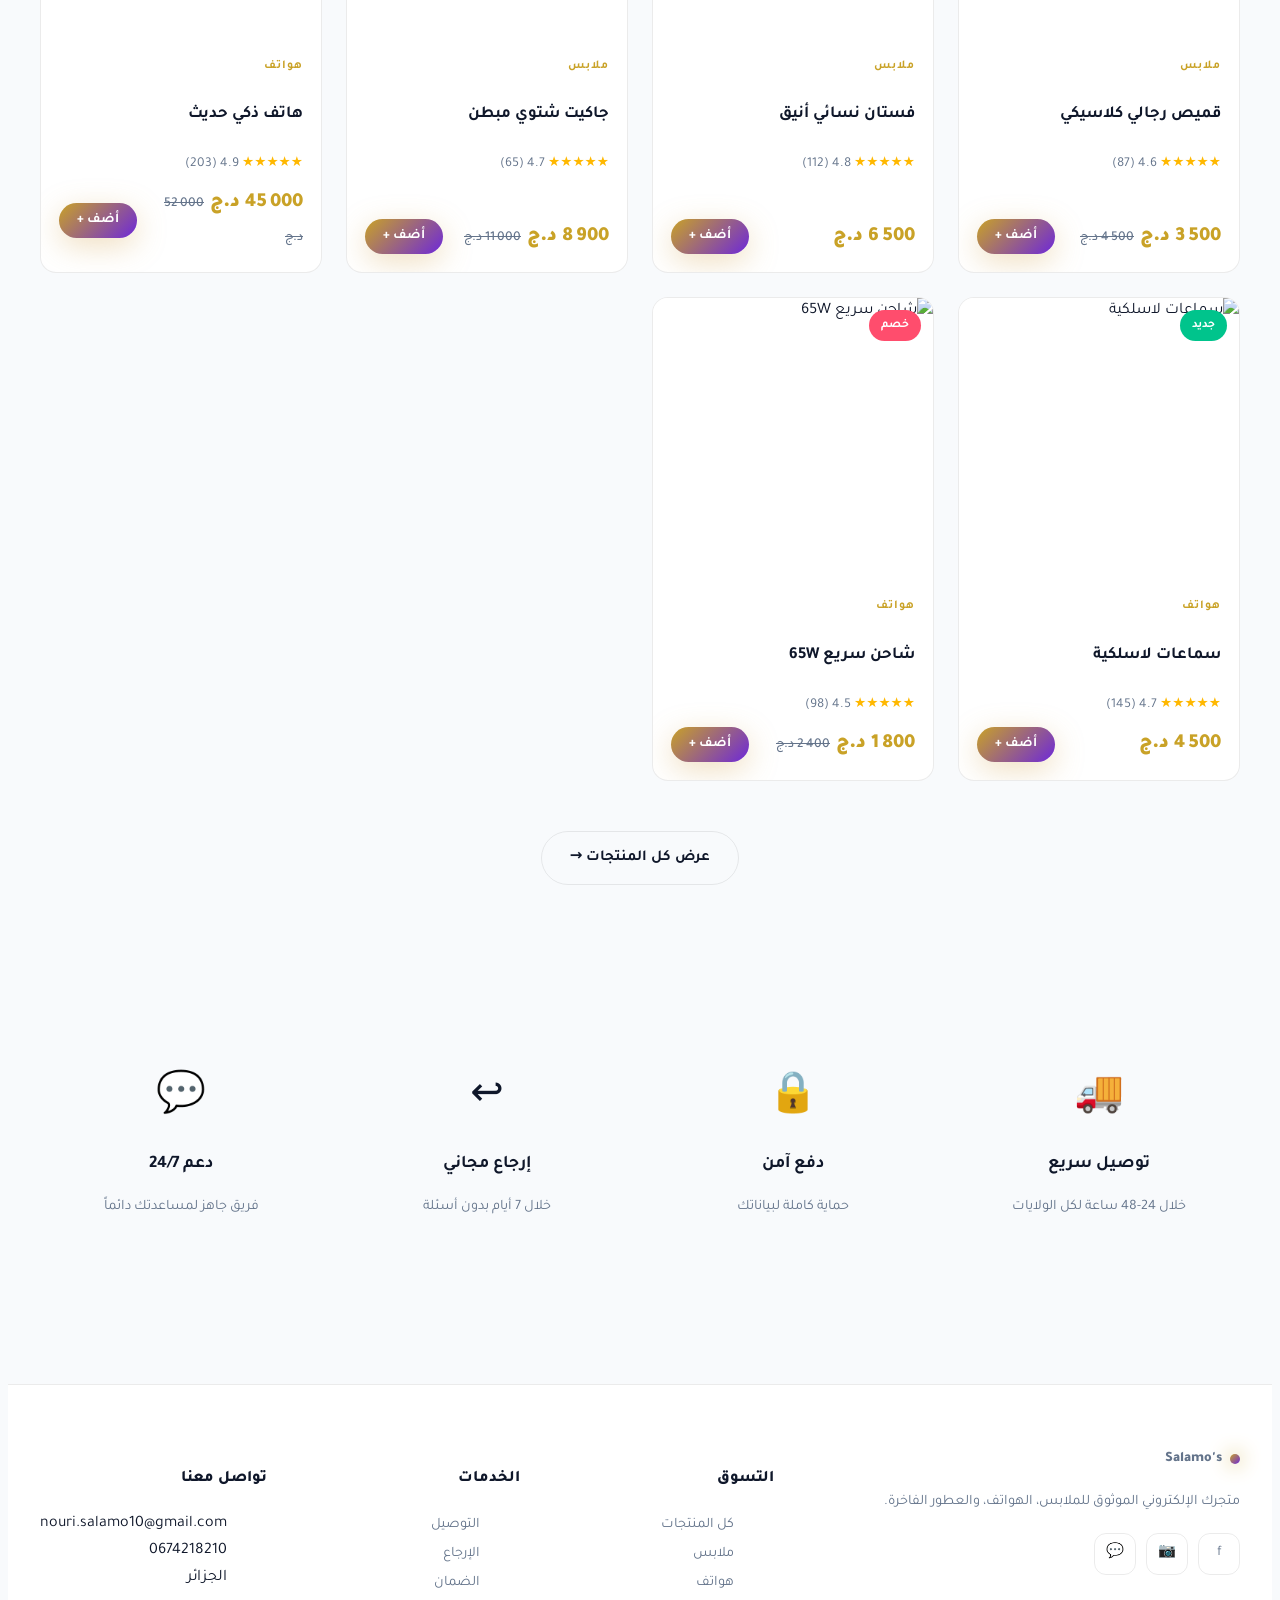
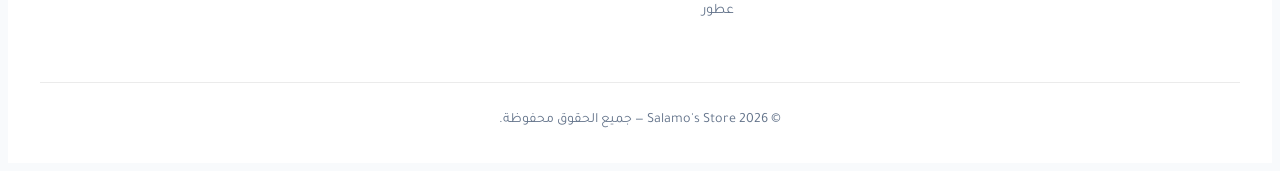
==== commit d6eb3655: "ترحمة الموقع عربي" ====
--- a/index.html
+++ b/index.html
@@ -19,7 +19,7 @@
 <header id="header">
   <div class="container">
     <nav>
-      <a href="index.html" class="logo"><span class="logo-dot"></span> Salamo's</a>
+     <a href="index.html" class="logo"><span class="logo-dot"></span> Salamo's</a>
       <ul class="nav-links" id="navLinks">
         <li><a href="index.html">الرئيسية</a></li>
         <li><a href="shop.html">المتجر</a></li>
@@ -50,12 +50,12 @@
     <div class="hero-grid">
       <div>
 
-        <h1>مرحباً بك في <span class="grad">Salamo's Store</span></h1>
-        <p>اكتشف تشكيلة عصرية من الملابس الأنيقة، أحدث الهواتف الذكية، والعطور الفاخرة — كل ذلك في مكان واحد.</p>
-        <div class="hero-btns">
-          <a href="shop.html" class="btn btn-primary">تسوّق الآن ←</a>
-          <a href="#featured" class="btn btn-ghost">المنتجات المميزة</a>
-        </div>
+        <h1 data-ar="مرحباً بك في Salamo's Store" data-fr="Bienvenue chez Salamo's Store">مرحباً بك في Salamo's Store</h1>
+<p data-ar="اكتشف تشكيلة عصرية من الملابس الأنيقة، أحدث الهواتف الذكية، والعطور الفاخرة — كل ذلك في مكان واحد." data-fr="Découvrez une collection moderne de vêtements élégants, smartphones récents et parfums de luxe — tout en un seul endroit.">اكتشف تشكيلة عصرية من الملابس الأنيقة، أحدث الهواتف الذكية، والعطور الفاخرة — كل ذلك في مكان واحد.</p>
+<div class="hero-btns">
+  <a href="shop.html" class="btn btn-primary" data-ar="تسوّق الآن ←" data-fr="Acheter maintenant ←">تسوّق الآن ←</a>
+  <a href="#featured" class="btn btn-ghost" data-ar="المنتجات المميزة" data-fr="Produits en vedette">المنتجات المميزة</a>
+</div>
       </div>
       <div class="hero-visual">
         <div class="orb"></div>
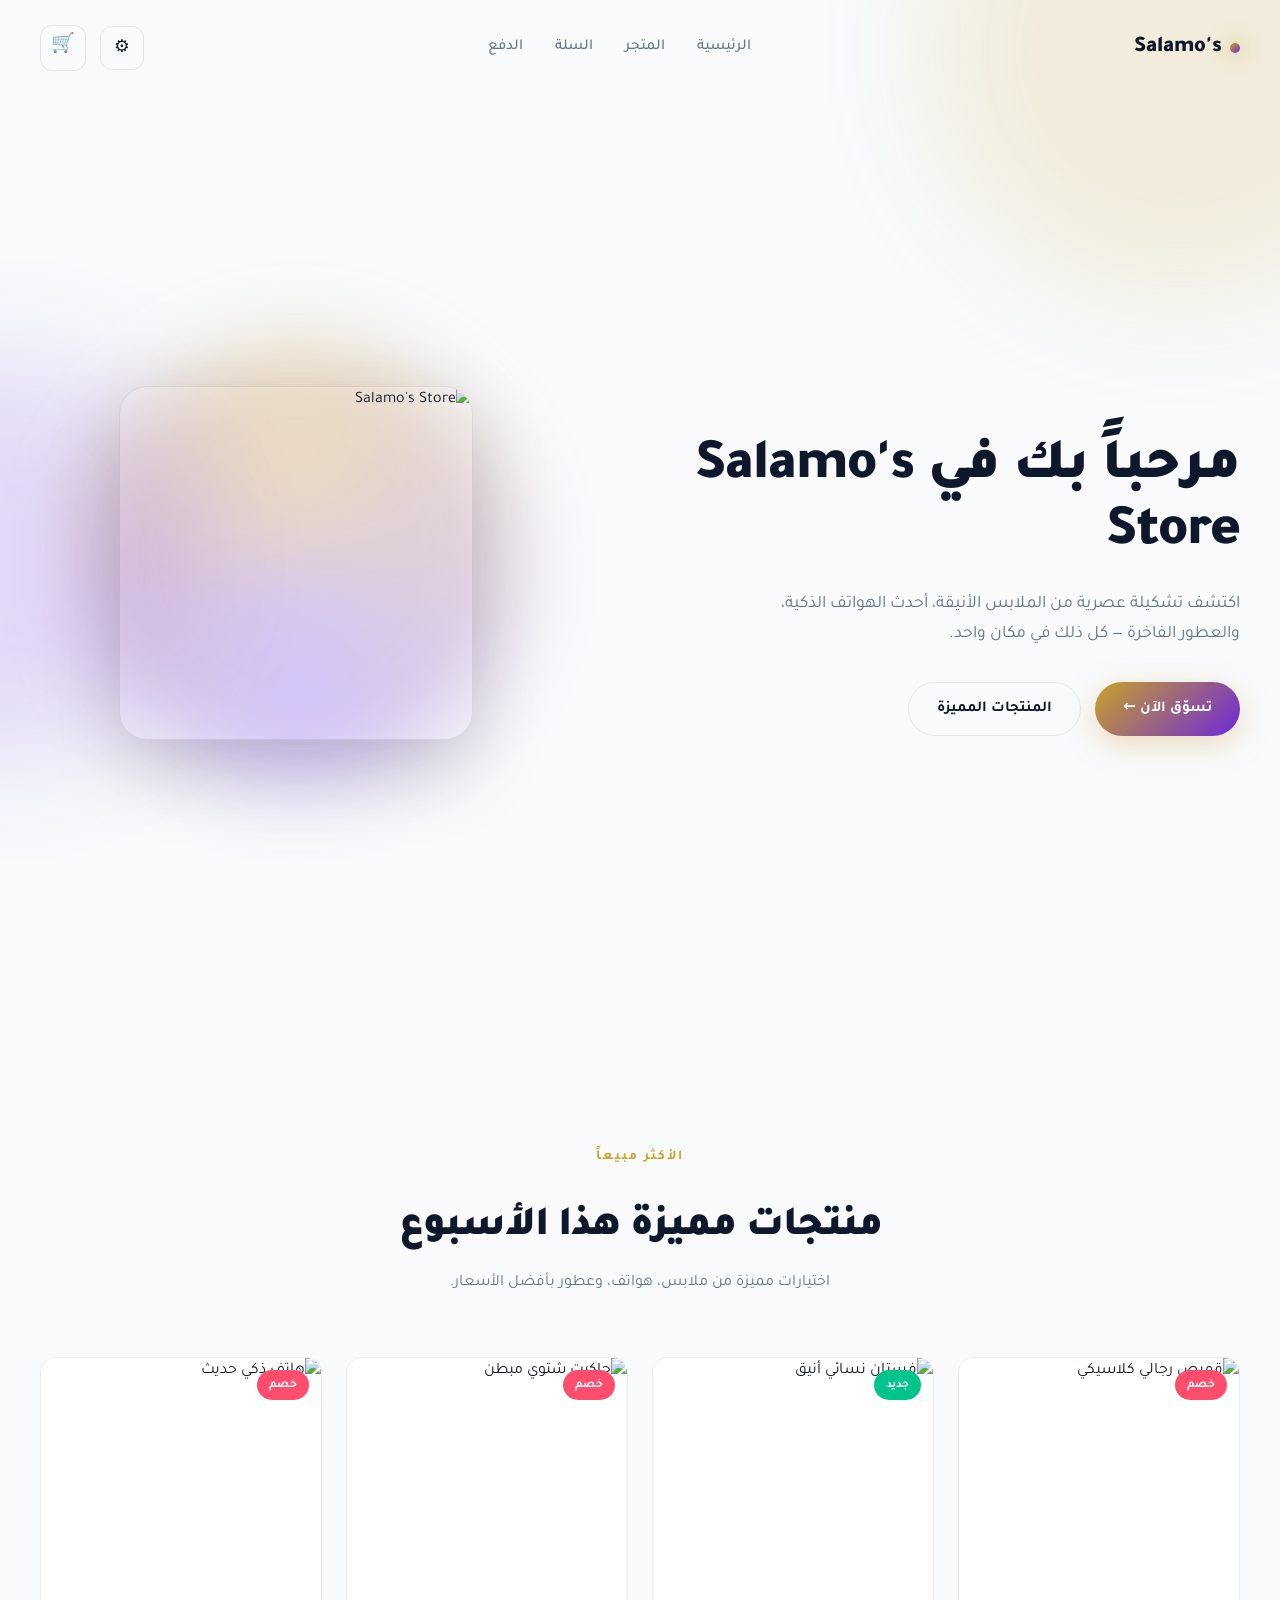
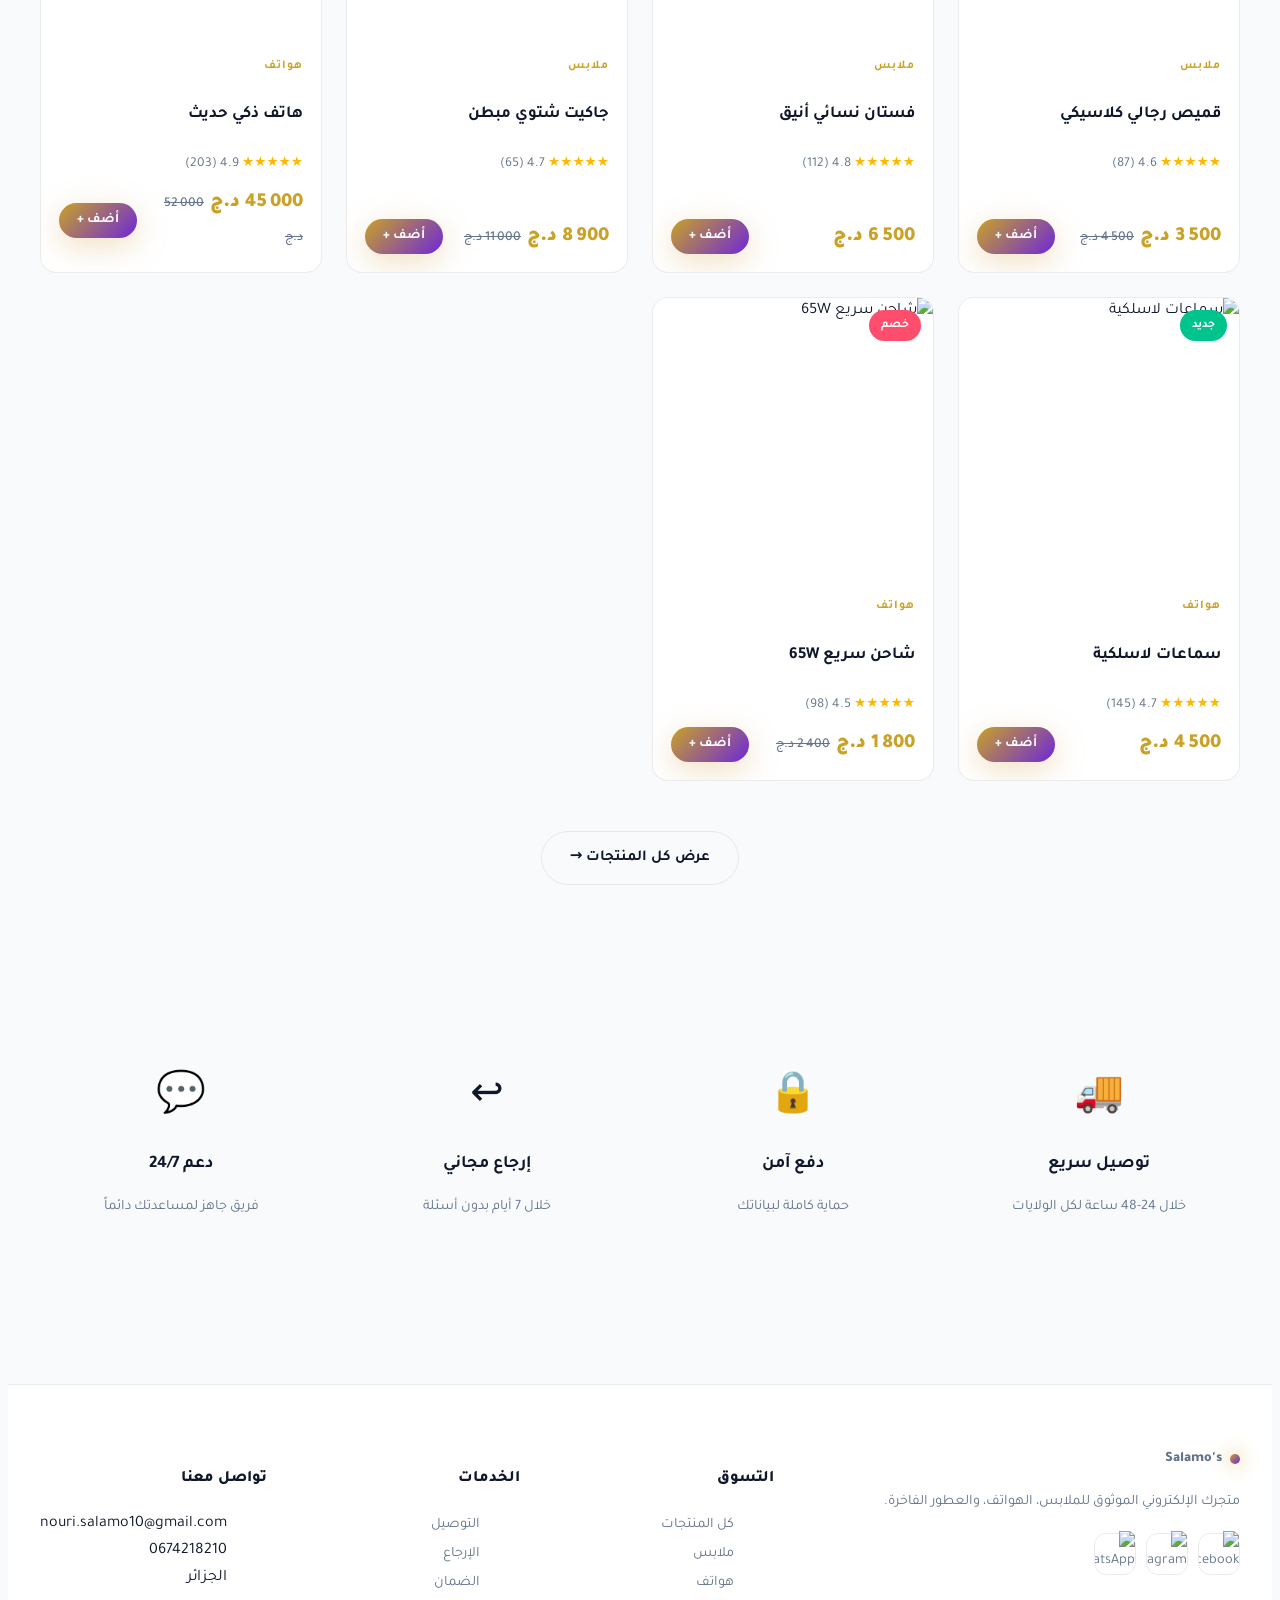
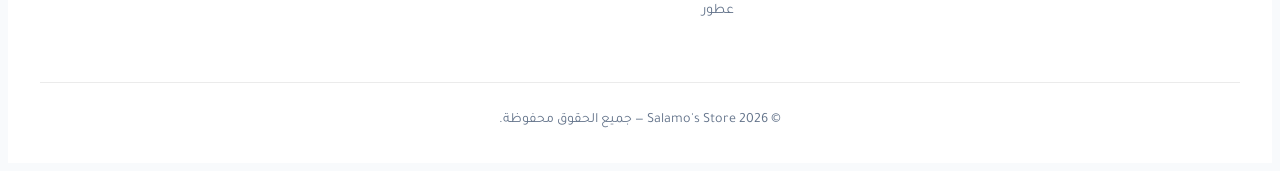
==== commit 11591d47: "MIS A JOUR" ====
--- a/index.html
+++ b/index.html
@@ -113,10 +113,16 @@
         <a href="index.html" class="logo" style="margin-bottom:14px"><span class="logo-dot"></span> Salamo's</a>
         <p>متجرك الإلكتروني الموثوق للملابس، الهواتف، والعطور الفاخرة.</p>
         <div class="socials">
-          <a href="#" aria-label="فيسبوك">f</a>
-          <a href="#" aria-label="إنستغرام">📷</a>
-          <a href="#" aria-label="واتساب">💬</a>
-        </div>
+  <a href="https://facebook.com/username" target="_blank" aria-label="فيسبوك">
+    <img src="https://cdn-icons-png.flaticon.com/512/733/733547.png" alt="Facebook">
+  </a>
+  <a href="https://instagram.com/username" target="_blank" aria-label="إنستغرام">
+    <img src="https://cdn-icons-png.flaticon.com/512/733/733558.png" alt="Instagram">
+  </a>
+  <a href="https://wa.me/213674218210" target="_blank" aria-label="واتساب">
+    <img src="https://cdn-icons-png.flaticon.com/512/733/733585.png" alt="WhatsApp">
+  </a>
+</div>
       </div>
       <div class="foot-col">
         <h4>التسوق</h4>
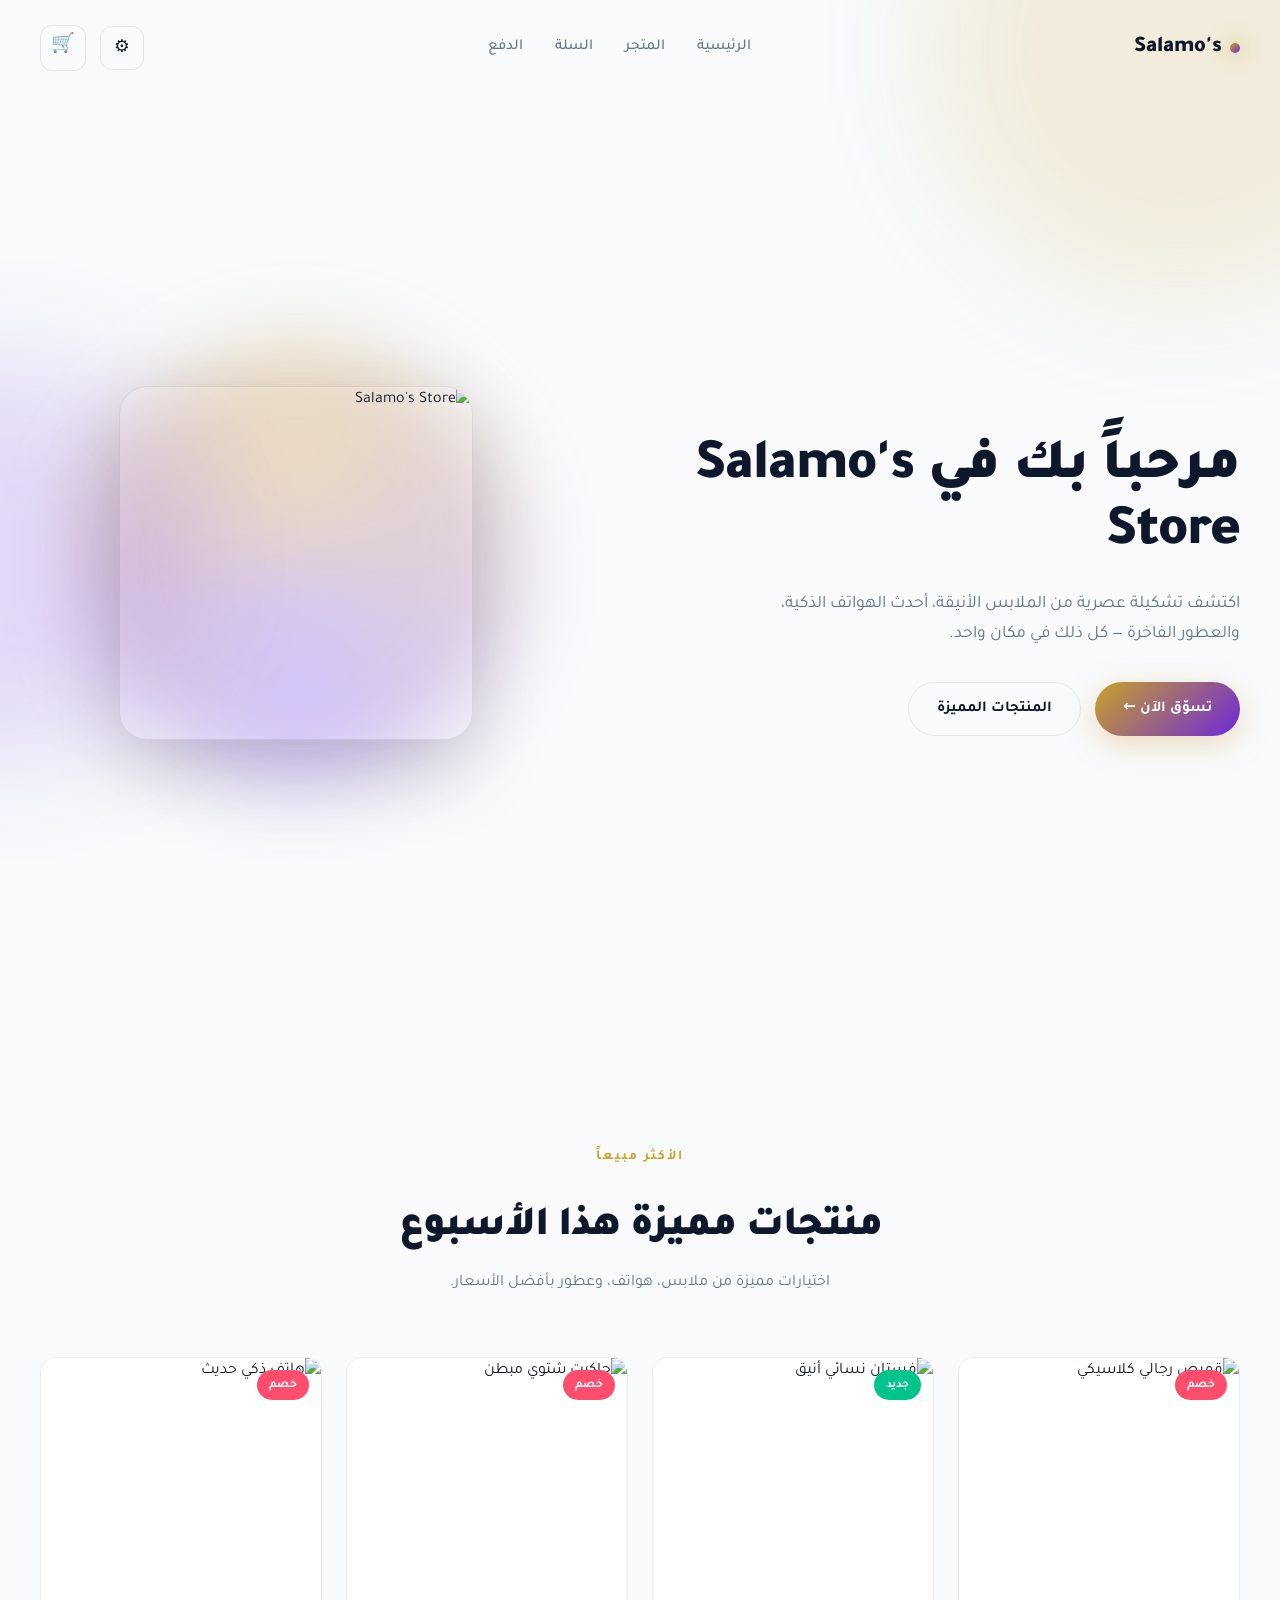
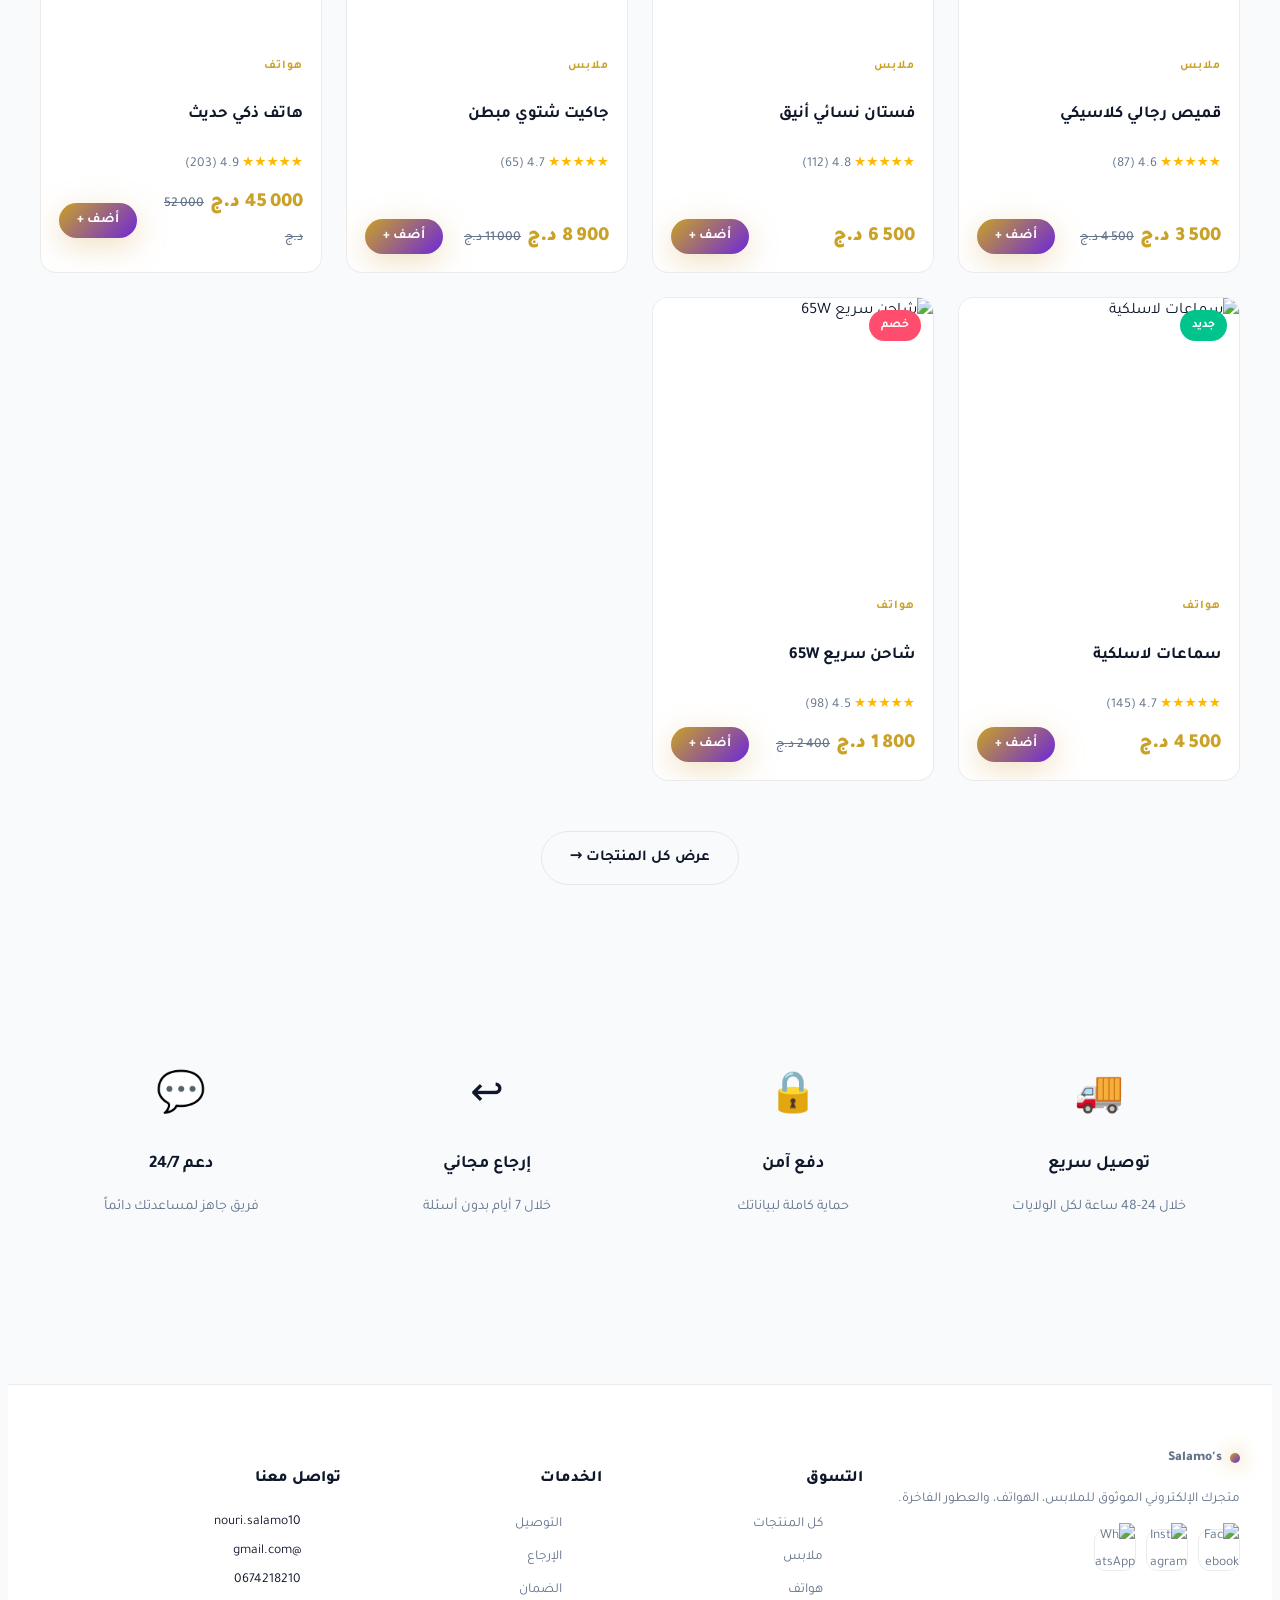
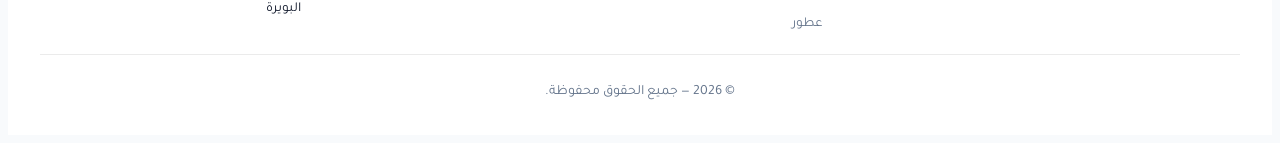
==== commit 906d65dc: "تصحيح" ====
--- a/index.html
+++ b/index.html
@@ -144,13 +144,14 @@
       <div class="foot-col">
         <h4>تواصل معنا</h4>
         <ul>
-          <li>nouri.salamo10@gmail.com</li>
+          <li>nouri.salamo10</li>
+          <li>@gmail.com</li>
           <li>0674218210</li>
-          <li>الجزائر</li>
+          <li>البويرة</li>
         </ul>
       </div>
     </div>
-    <div class="copyright">© 2026 Salamo's Store — جميع الحقوق محفوظة.</div>
+    <div class="copyright">© 2026 — جميع الحقوق محفوظة.</div>
   </div>
 </footer>
 <!-- ===== نافذة الإعدادات ===== -->
--- a/style.css
+++ b/style.css
@@ -304,8 +304,9 @@
   background:var(--bg-2);position:relative;z-index:2;margin-top:60px;
 }
 .foot-grid{
-  display:grid;grid-template-columns:2fr 1fr 1fr 1fr;gap:40px;
-  margin-bottom:40px;
+  display:grid;
+  grid-template-columns:1.5fr 1fr 1fr 1.3fr;
+  gap:30px;
 }
 @media(max-width:800px){.foot-grid{grid-template-columns:1fr 1fr;gap:30px}}
 @media(max-width:500px){.foot-grid{grid-template-columns:1fr}}
@@ -603,4 +604,18 @@
   background:rgba(212,162,78,.15);
 }
 
-.nav-actions{position:relative}+.nav-actions{position:relative}
+/* ضبط التذييل */
+.foot-col p,
+.foot-col li,
+.foot-col a{
+  word-break:break-word;
+  overflow-wrap:anywhere;
+  font-size:.85rem;
+}
+.foot-col li{
+  margin-bottom:6px;
+}
+.foot-col h4{
+  white-space:nowrap;
+}
